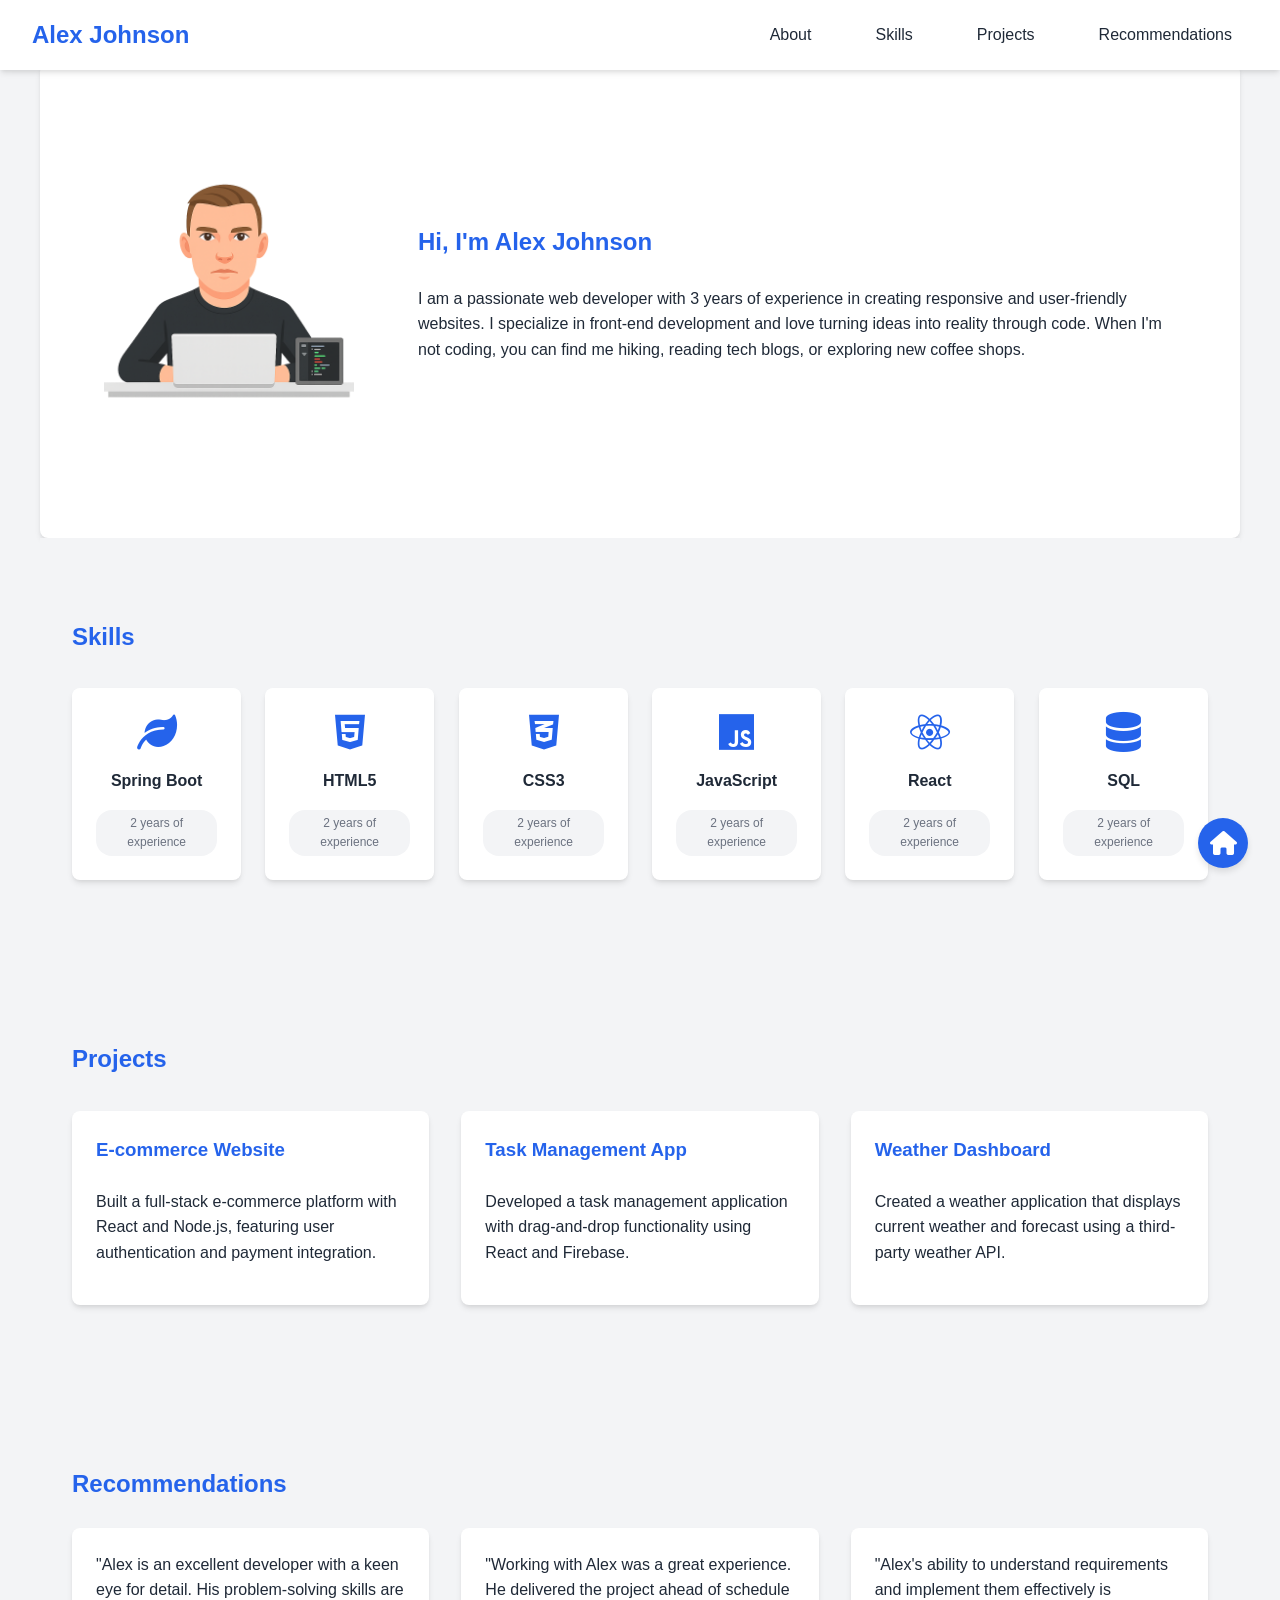
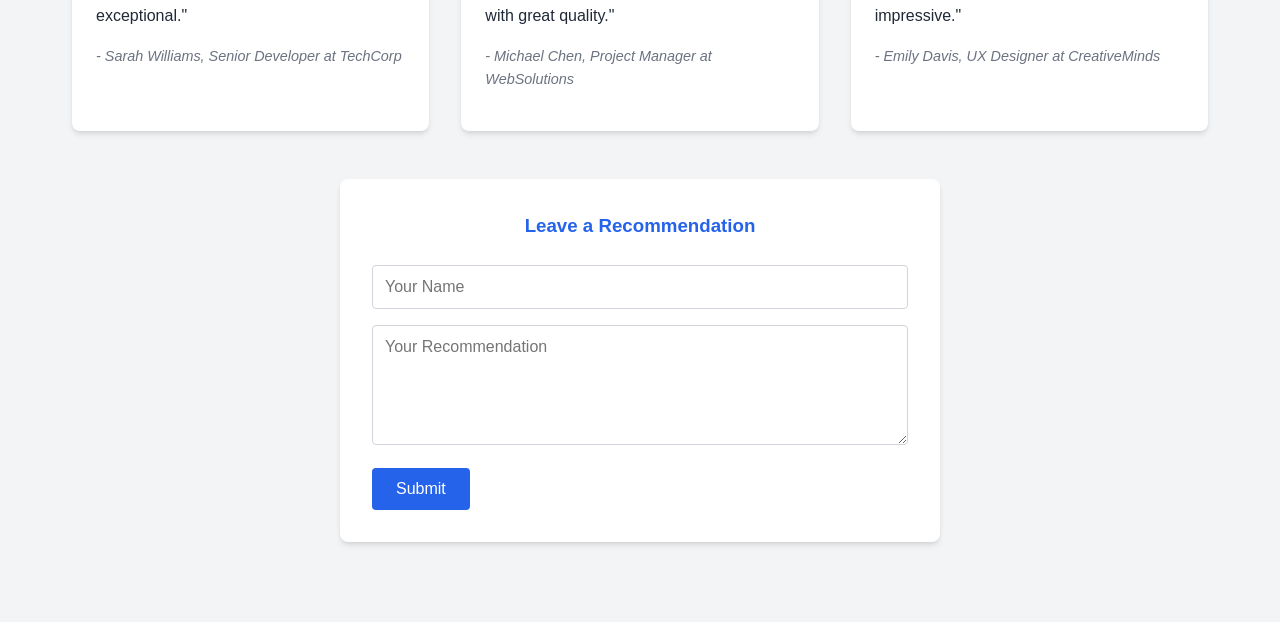
==== index.html @ 8c822b4a "original" ====
<!DOCTYPE html>
<html lang="en">
  <head>
    <meta charset="UTF-8" />
    <meta name="viewport" content="width=device-width, initial-scale=1.0" />
    <title>Alex Portfolio</title>
    <link
      rel="stylesheet"
      href="https://cdnjs.cloudflare.com/ajax/libs/font-awesome/6.0.0-beta3/css/all.min.css" />
    <link rel="stylesheet" href="styles.css" />
  </head>
  <body>
    <!-- Navigation -->
    <nav id="navbar">
      <div class="name">Alex Johnson</div>
      <ul>
        <li><a href="#about">About</a></li>
        <li><a href="#skills">Skills</a></li>
        <li><a href="#projects">Projects</a></li>
        <li><a href="#recommendations">Recommendations</a></li>
      </ul>
    </nav>

    <!-- About Section -->
    <section id="about" class="section">
      <div class="about-content">
        <img src="img/Aatar.png" alt="Alex Johnson" class="profile-img" />
        <div class="about-text">
          <h1>Hi, I'm Alex Johnson</h1>
          <p>
            I am a passionate web developer with 3 years of experience in creating responsive and
            user-friendly websites. I specialize in front-end development and love turning ideas
            into reality through code. When I'm not coding, you can find me hiking, reading tech
            blogs, or exploring new coffee shops.
          </p>
        </div>
      </div>
    </section>

    <!-- Skills Section -->
    <section id="skills" class="section">
      <h2>Skills</h2>
      <div class="skills-container">
        <div class="skill">
          <i class="fas fa-leaf"></i>
          <span class="skill-name">Spring Boot</span>
          <span class="experience">2 years of experience</span>
        </div>
        <div class="skill">
          <i class="fab fa-html5"></i>
          <span class="skill-name">HTML5</span>
          <span class="experience">2 years of experience</span>
        </div>
        <div class="skill">
          <i class="fab fa-css3-alt"></i>
          <span>CSS3</span>
          <span class="experience">2 years of experience</span>
        </div>
        <div class="skill">
          <i class="fab fa-js"></i>
          <span>JavaScript</span>
          <span class="experience">2 years of experience</span>
        </div>
        <div class="skill">
          <i class="fab fa-react"></i>
          <span>React</span>
          <span class="experience">2 years of experience</span>
        </div>
        <div class="skill">
          <i class="fas fa-database"></i>
          <span>SQL</span>
          <span class="experience">2 years of experience</span>
        </div>
      </div>
    </section>

    <!-- Projects Section -->
    <section id="projects" class="section">
      <h2>Projects</h2>
      <div class="projects-container">
        <div class="project">
          <h3>E-commerce Website</h3>
          <p>
            Built a full-stack e-commerce platform with React and Node.js, featuring user
            authentication and payment integration.
          </p>
        </div>
        <div class="project">
          <h3>Task Management App</h3>
          <p>
            Developed a task management application with drag-and-drop functionality using React and
            Firebase.
          </p>
        </div>
        <div class="project">
          <h3>Weather Dashboard</h3>
          <p>
            Created a weather application that displays current weather and forecast using a
            third-party weather API.
          </p>
        </div>
      </div>
    </section>

    <!-- Recommendations Section -->
    <section id="recommendations" class="section">
      <h2>Recommendations</h2>
      <div class="recommendations-container" id="recommendations-list">
        <div class="recommendation">
          <p>
            "Alex is an excellent developer with a keen eye for detail. His problem-solving skills
            are exceptional."
          </p>
          <p class="recommender">- Sarah Williams, Senior Developer at TechCorp</p>
        </div>
        <div class="recommendation">
          <p>
            "Working with Alex was a great experience. He delivered the project ahead of schedule
            with great quality."
          </p>
          <p class="recommender">- Michael Chen, Project Manager at WebSolutions</p>
        </div>
        <div class="recommendation">
          <p>
            "Alex's ability to understand requirements and implement them effectively is
            impressive."
          </p>
          <p class="recommender">- Emily Davis, UX Designer at CreativeMinds</p>
        </div>
      </div>

      <!-- Recommendation Form -->
      <div class="recommendation-form">
        <h3>Leave a Recommendation</h3>
        <form id="recommendation-form">
          <input type="text" id="name" placeholder="Your Name" required />
          <textarea id="message" placeholder="Your Recommendation" required></textarea>
          <button type="submit">Submit</button>
        </form>
      </div>
    </section>

    <!-- Home Icon -->
    <a href="#" class="home-icon" id="home-icon">
      <i class="fas fa-home"></i>
    </a>

    <script src="script.js"></script>
  </body>
</html>
---- styles.css ----
/* Global Styles */
:root {
  --primary-color: #2563eb;
  --secondary-color: #1e40af;
  --text-color: #1f2937;
  --light-gray: #f3f4f6;
  --white: #ffffff;
  --shadow: 0 4px 6px -1px rgba(0, 0, 0, 0.1), 0 2px 4px -1px rgba(0, 0, 0, 0.06);
}

* {
  margin: 0;
  padding: 0;
  box-sizing: border-box;
  font-family: "Segoe UI", Tahoma, Geneva, Verdana, sans-serif;
}

body {
  line-height: 1.6;
  color: var(--text-color);
  background-color: var(--light-gray);
}

a {
  text-decoration: none;
  color: inherit;
}

.section {
  padding: 5rem 2rem;
  max-width: 1200px;
  margin: 0 auto;
}

h1,
h2,
h3 {
  margin-bottom: 1.5rem;
  color: var(--primary-color);
}

p {
  margin-bottom: 1rem;
}

/* Navigation */
#navbar {
  display: flex;
  justify-content: space-between;
  align-items: center;
  padding: 1rem 2rem;
  background-color: var(--white);
  box-shadow: var(--shadow);
  position: fixed;
  width: 100%;
  top: 0;
  z-index: 1000;
}

.name {
  font-size: 1.5rem;
  font-weight: bold;
  color: var(--primary-color);
}

#navbar ul {
  display: flex;
  list-style: none;
  gap: 2rem;
}

#navbar a {
  padding: 0.5rem 1rem;
  border-radius: 0.25rem;
  transition: all 0.3s ease;
  font-weight: 500;
}

#navbar a:hover {
  color: var(--primary-color);
  text-decoration: underline;
  text-underline-offset: 0.5rem;
}

/* About Section */
#about {
  margin-top: 4rem;
  background-color: var(--white);
  border-radius: 0.5rem;
  box-shadow: var(--shadow);
}

.about-content {
  display: flex;
  align-items: flex-start;
  gap: 2rem;
  flex-wrap: nowrap;
  align-items: center;
  padding: 2rem;
}

.profile-img {
  width: 250px;
  height: 250px;
  object-fit: cover;
  border: none;
  border-radius: 0;
  margin-right: 2rem;
}

.about-text {
  flex: 1;
  min-width: 300px;
}

/* Skills Section */
#skills {
  background-color: var(--light-gray);
}

.skills-container {
  display: grid;
  grid-template-columns: repeat(auto-fill, minmax(150px, 1fr));
  gap: 1.5rem;
  margin-top: 2rem;
}

/* Updated Skill Card */
.skill {
  background: var(--white);
  padding: 1.5rem;
  border-radius: 0.5rem;
  text-align: center;
  transition: all 0.3s ease;
  box-shadow: var(--shadow);
  transform: translateY(0);
  will-change: transform;
  display: block;
  height: 100%;
}

.skill:hover {
  transform: translateY(-10px);
  box-shadow: 0 10px 20px rgba(0, 0, 0, 0.1);
}

/* Icon styling */
.skill i {
  font-size: 2.5rem;
  color: var(--primary-color);
  margin-bottom: 1rem;
  display: block;
}

/* Skill name */
.skill span:first-of-type {
  display: block;
  font-weight: 600;
  margin-bottom: 0.5rem;
  color: var(--text-color);
}

/* Experience badge */
.skill .experience {
  display: inline-block;
  font-size: 0.75rem;
  color: #6b7280;
  background-color: #f3f4f6;
  padding: 0.25rem 0.75rem;
  border-radius: 1rem;
  margin-top: 0.5rem;
}

/* Projects Section */
.projects-container {
  display: grid;
  grid-template-columns: repeat(auto-fill, minmax(300px, 1fr));
  gap: 2rem;
  margin-top: 2rem;
}

.project {
  background: var(--white);
  padding: 1.5rem;
  border-radius: 0.5rem;
  box-shadow: var(--shadow);
  transition: transform 0.3s ease;
}

.project:hover {
  transform: translateY(-5px);
}

/* Recommendations Section */
#recommendations {
  background-color: var(--light-gray);
}

.recommendations-container {
  display: grid;
  grid-template-columns: repeat(auto-fill, minmax(300px, 1fr));
  gap: 2rem;
  margin-bottom: 3rem;
}

.recommendation {
  background: var(--white);
  padding: 1.5rem;
  border-radius: 0.5rem;
  box-shadow: var(--shadow);
  position: relative;
}

.recommender {
  font-style: italic;
  color: #6b7280;
  margin-top: 1rem;
  font-size: 0.9rem;
}

/* Recommendation Form */
.recommendation-form {
  max-width: 600px;
  margin: 0 auto;
  background: var(--white);
  padding: 2rem;
  border-radius: 0.5rem;
  box-shadow: var(--shadow);
}

.recommendation-form h3 {
  text-align: center;
}

.recommendation-form input,
.recommendation-form textarea {
  width: 100%;
  padding: 0.75rem;
  margin-bottom: 1rem;
  border: 1px solid #d1d5db;
  border-radius: 0.25rem;
  font-size: 1rem;
}

.recommendation-form textarea {
  min-height: 120px;
  resize: vertical;
}

.recommendation-form button {
  background-color: var(--primary-color);
  color: white;
  padding: 0.75rem 1.5rem;
  border: none;
  border-radius: 0.25rem;
  cursor: pointer;
  font-size: 1rem;
  transition: background-color 0.3s ease;
}

.recommendation-form button:hover {
  background-color: var(--secondary-color);
}

/* Home Icon */
.home-icon {
  position: fixed;
  bottom: 2rem;
  right: 2rem;
  background-color: var(--primary-color);
  color: white;
  width: 50px;
  height: 50px;
  border-radius: 50%;
  display: flex;
  align-items: center;
  justify-content: center;
  font-size: 1.5rem;
  box-shadow: 0 4px 6px rgba(0, 0, 0, 0.1);
  transition: all 0.3s ease;
  z-index: 1000;
}

.home-icon:hover {
  transform: translateY(-3px);
  box-shadow: 0 6px 8px rgba(0, 0, 0, 0.15);
  background-color: var(--secondary-color);
}

/* Responsive Design */
@media (max-width: 768px) {
  #navbar {
    flex-direction: column;
    padding: 1rem;
  }

  #navbar ul {
    margin-top: 1rem;
    flex-wrap: wrap;
    justify-content: center;
  }

  .about-content {
    flex-direction: column;
    text-align: center;
  }

  .profile-img {
    margin: 0 auto;
  }

  .skills-container,
  .projects-container,
  .recommendations-container {
    grid-template-columns: 1fr;
  }
}
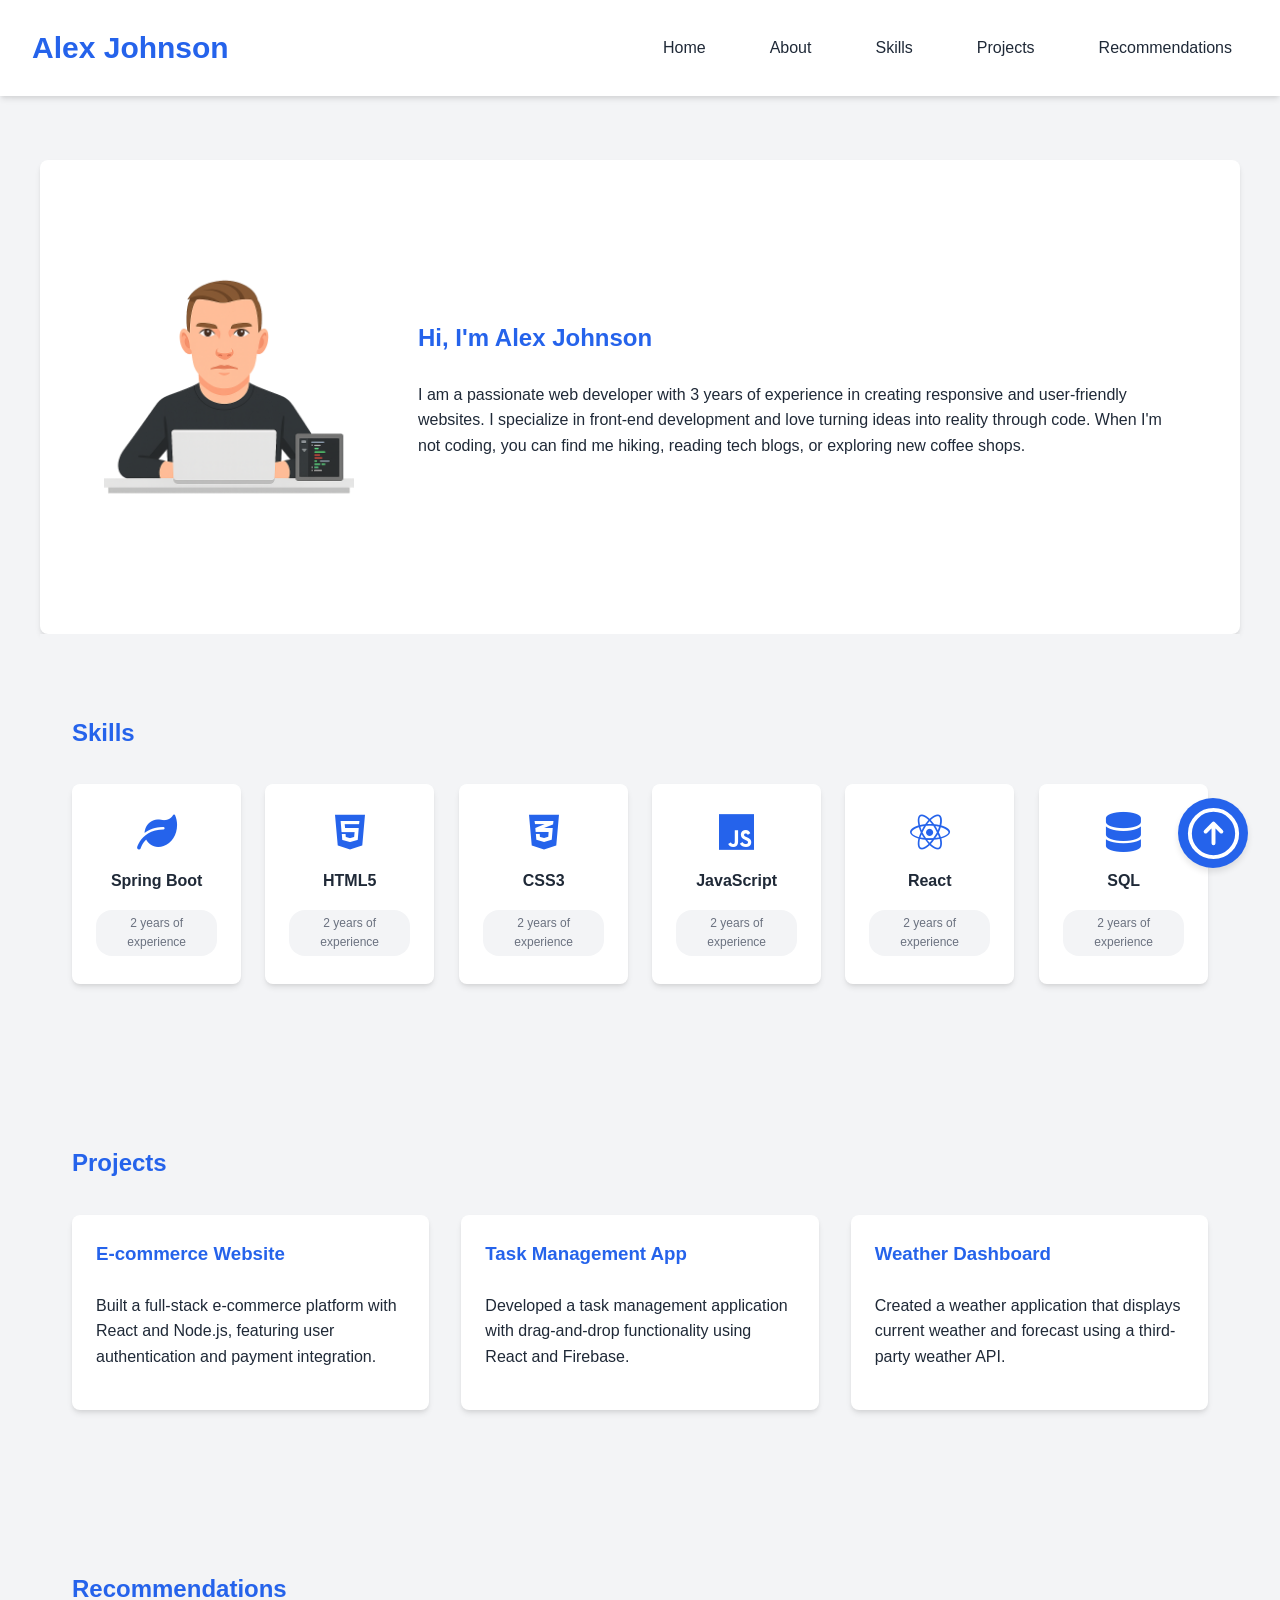
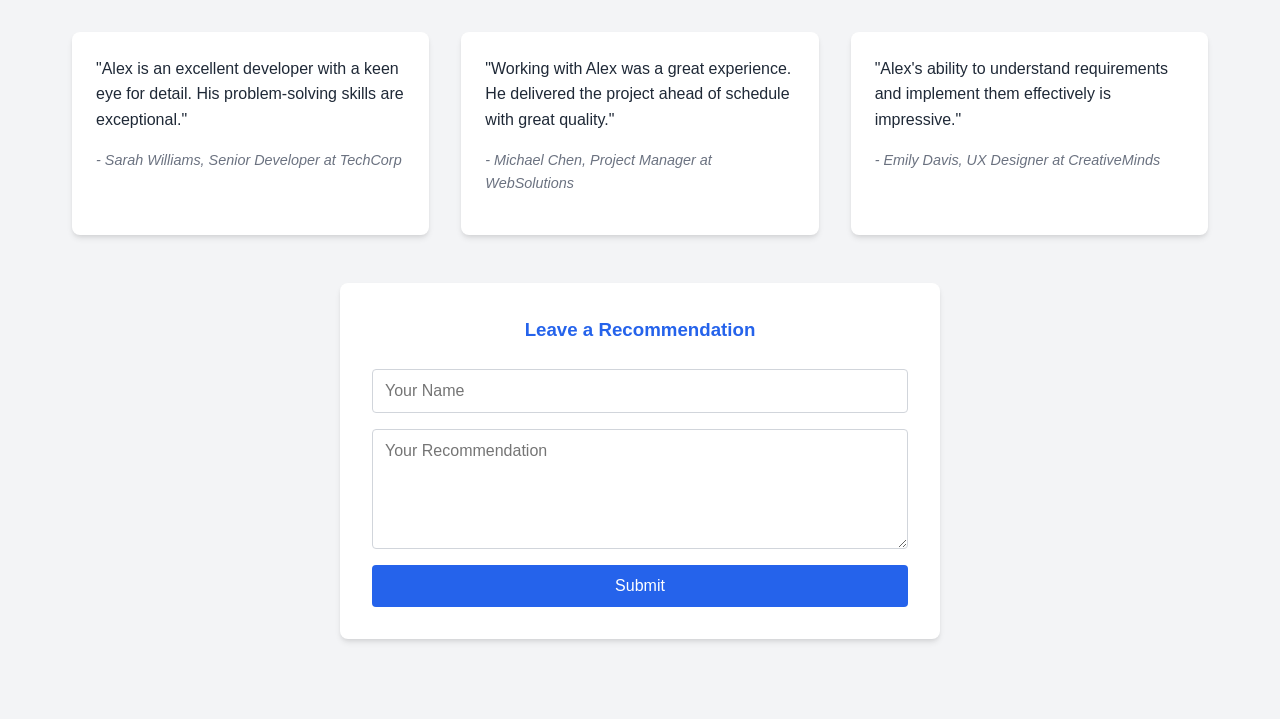
==== commit addb7526: "update" ====
--- a/index.html
+++ b/index.html
@@ -12,12 +12,13 @@
   <body>
     <!-- Navigation -->
     <nav id="navbar">
-      <div class="name">Alex Johnson</div>
+      <div class="profile_name">Alex Johnson</div>
       <ul>
-        <li><a href="#about">About</a></li>
-        <li><a href="#skills">Skills</a></li>
-        <li><a href="#projects">Projects</a></li>
-        <li><a href="#recommendations">Recommendations</a></li>
+        <li><a href="#home" class="topmenu">Home</a></li>
+        <li><a href="#about" class="topmenu">About</a></li>
+        <li><a href="#skills" class="topmenu">Skills</a></li>
+        <li><a href="#projects" class="topmenu">Projects</a></li>
+        <li><a href="#recommendations" class="topmenu">Recommendations</a></li>
       </ul>
     </nav>
 
@@ -132,17 +133,32 @@
       <!-- Recommendation Form -->
       <div class="recommendation-form">
         <h3>Leave a Recommendation</h3>
-        <form id="recommendation-form">
-          <input type="text" id="name" placeholder="Your Name" required />
-          <textarea id="message" placeholder="Your Recommendation" required></textarea>
-          <button type="submit">Submit</button>
-        </form>
+        <input type="text" id="name" placeholder="Your Name" required />
+        <textarea id="message" placeholder="Your Recommendation" required></textarea>
+        <button type="button" id="recommend_btn" onclick="addRecommendation()">Submit</button>
       </div>
     </section>
 
+    <!-- Popup -->
+    <div id="popup" class="popup">
+      <p>Thank you for your recommendation!</p>
+      <button id="popup-btn" class="popup-btn">OK</button>
+    </div>
+
     <!-- Home Icon -->
-    <a href="#" class="home-icon" id="home-icon">
-      <i class="fas fa-home"></i>
+    <a href="#navbar" class="home-icon">
+      <svg
+        xmlns="http://www.w3.org/2000/svg"
+        fill="none"
+        viewBox="0 0 24 24"
+        stroke-width="1.5"
+        stroke="white"
+        width="63px">
+        <path
+          stroke-linecap="round"
+          stroke-linejoin="round"
+          d="M15 11.25l-3-3m0 0l-3 3m3-3v7.5M21 12a9 9 0 11-18 0 9 9 0 0118 0z" />
+      </svg>
     </a>
 
     <script src="script.js"></script>
--- a/styles.css
+++ b/styles.css
@@ -43,6 +43,13 @@
   margin-bottom: 1rem;
 }
 
+.profile_name {
+  font-size: 30px;
+  color: var(--primary-color);
+  font-weight: bold;
+  padding: 0.5rem 0;
+}
+
 /* Navigation */
 #navbar {
   display: flex;
@@ -51,10 +58,10 @@
   padding: 1rem 2rem;
   background-color: var(--white);
   box-shadow: var(--shadow);
-  position: fixed;
-  width: 100%;
+  position: sticky;
   top: 0;
   z-index: 1000;
+  width: 100%;
 }
 
 .name {
@@ -67,6 +74,21 @@
   display: flex;
   list-style: none;
   gap: 2rem;
+}
+
+.topmenu {
+  padding: 0.5rem 1rem;
+  border-radius: 0.25rem;
+  transition: all 0.3s ease;
+  font-weight: 500;
+  color: var(--text-color);
+}
+
+.topmenu:hover {
+  color: white;
+  background-color: var(--primary-color);
+  font-weight: bolder;
+  text-decoration: underline;
 }
 
 #navbar a {
@@ -123,6 +145,7 @@
   grid-template-columns: repeat(auto-fill, minmax(150px, 1fr));
   gap: 1.5rem;
   margin-top: 2rem;
+  align-items: start;
 }
 
 /* Updated Skill Card */
@@ -135,13 +158,17 @@
   box-shadow: var(--shadow);
   transform: translateY(0);
   will-change: transform;
-  display: block;
-  height: 100%;
+  display: flex;
+  flex-direction: column;
+  align-items: center;
+  justify-content: center;
+  min-height: 200px;
 }
 
 .skill:hover {
-  transform: translateY(-10px);
-  box-shadow: 0 10px 20px rgba(0, 0, 0, 0.1);
+  transform: translateY(-10px) !important;
+  box-shadow: 0 10px 20px rgba(0, 0, 0, 0.1) !important;
+  cursor: pointer;
 }
 
 /* Icon styling */
@@ -240,6 +267,7 @@
   border: 1px solid #d1d5db;
   border-radius: 0.25rem;
   font-size: 1rem;
+  display: block;
 }
 
 .recommendation-form textarea {
@@ -247,7 +275,7 @@
   resize: vertical;
 }
 
-.recommendation-form button {
+#recommend_btn {
   background-color: var(--primary-color);
   color: white;
   padding: 0.75rem 1.5rem;
@@ -256,9 +284,10 @@
   cursor: pointer;
   font-size: 1rem;
   transition: background-color 0.3s ease;
-}
-
-.recommendation-form button:hover {
+  width: 100%;
+}
+
+#recommend_btn:hover {
   background-color: var(--secondary-color);
 }
 
@@ -268,17 +297,62 @@
   bottom: 2rem;
   right: 2rem;
   background-color: var(--primary-color);
-  color: white;
-  width: 50px;
-  height: 50px;
+  width: 70px;
+  height: 70px;
   border-radius: 50%;
   display: flex;
   align-items: center;
   justify-content: center;
-  font-size: 1.5rem;
   box-shadow: 0 4px 6px rgba(0, 0, 0, 0.1);
   transition: all 0.3s ease;
   z-index: 1000;
+}
+
+.home-icon:hover {
+  background-color: var(--secondary-color);
+  transform: translateY(-3px);
+}
+
+/* Popup */
+.popup {
+  display: none;
+  position: fixed;
+  top: 50%;
+  left: 50%;
+  transform: translate(-50%, -50%);
+  background-color: var(--white);
+  padding: 2rem;
+  border-radius: 0.5rem;
+  box-shadow: 0 10px 30px rgba(0, 0, 0, 0.3);
+  z-index: 2000;
+  text-align: center;
+  min-width: 300px;
+  border: 2px solid var(--primary-color);
+}
+
+.popup.show {
+  display: block;
+}
+
+.popup p {
+  font-size: 1.1rem;
+  color: var(--text-color);
+  margin: 0 0 1rem 0;
+}
+
+.popup-btn {
+  background-color: var(--primary-color);
+  color: white;
+  padding: 0.75rem 1.5rem;
+  border: none;
+  border-radius: 0.25rem;
+  cursor: pointer;
+  font-size: 1rem;
+  transition: background-color 0.3s ease;
+}
+
+.popup-btn:hover {
+  background-color: var(--secondary-color);
 }
 
 .home-icon:hover {
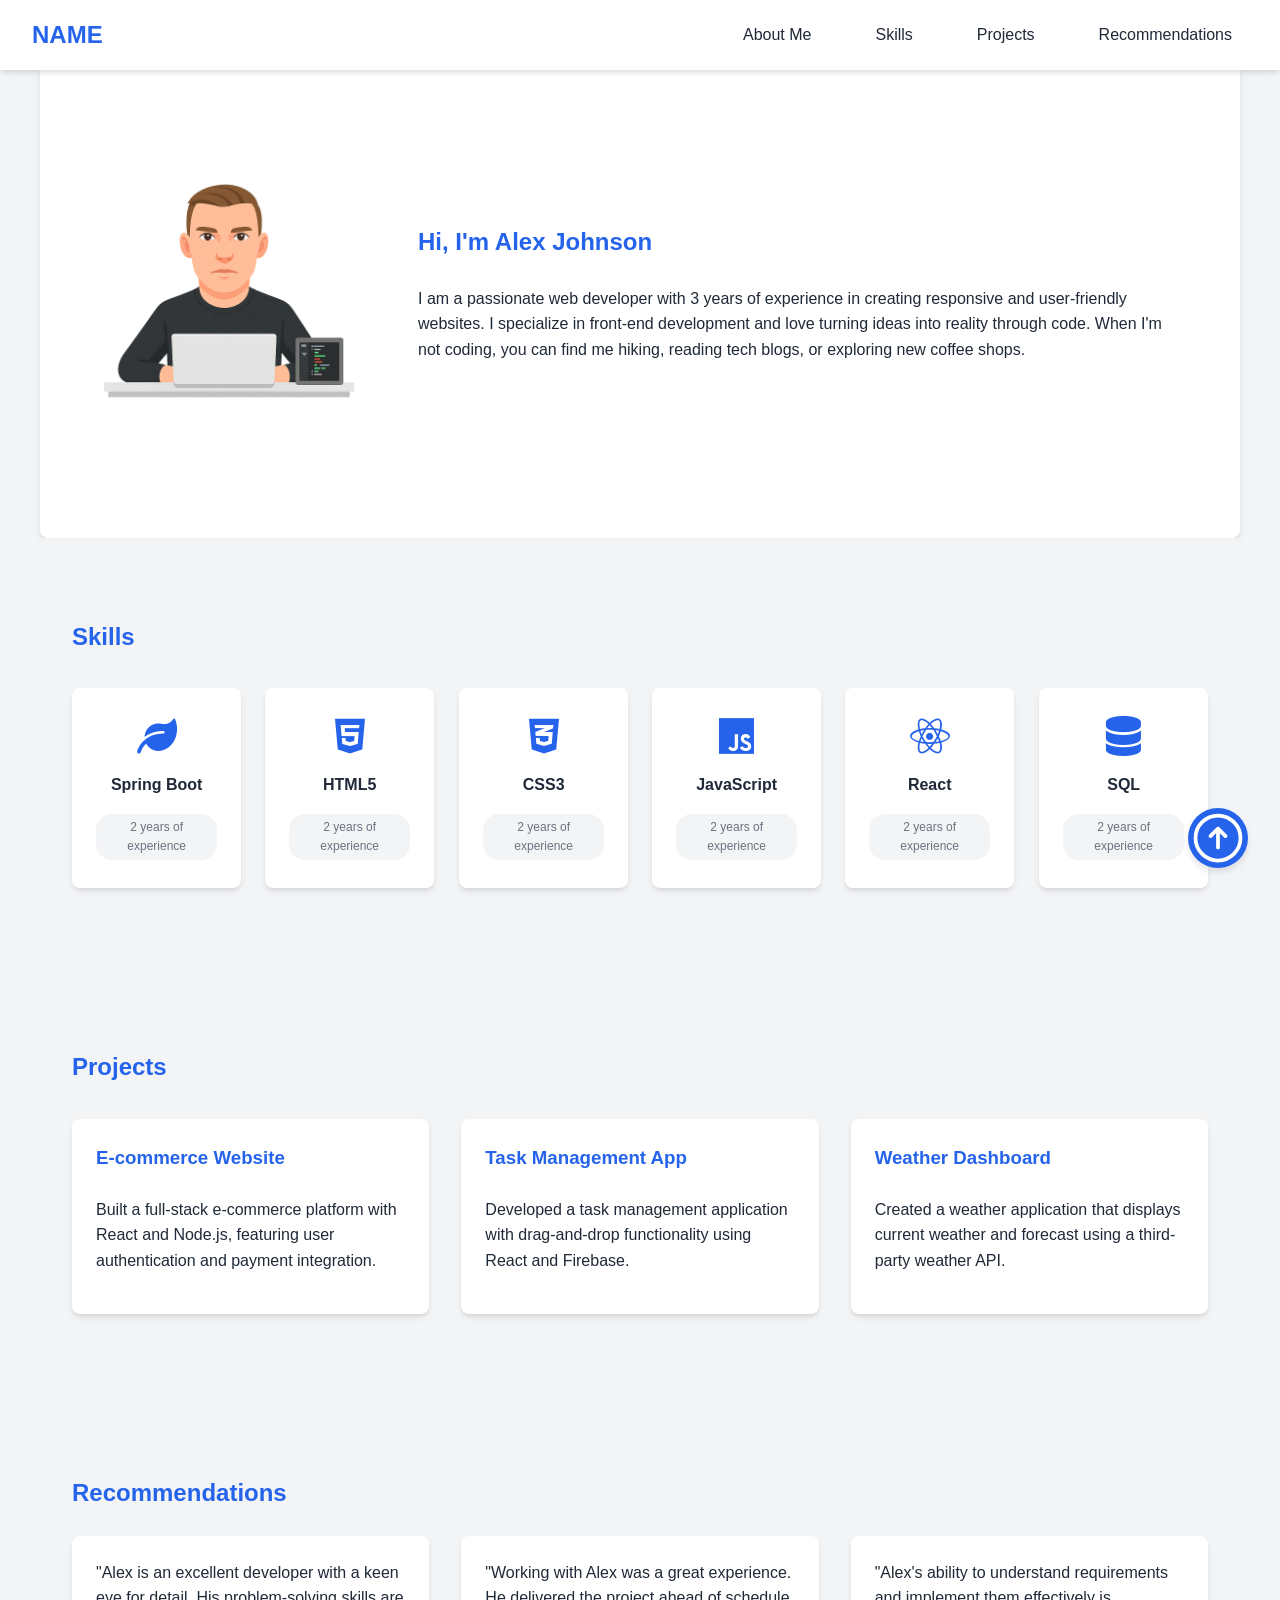
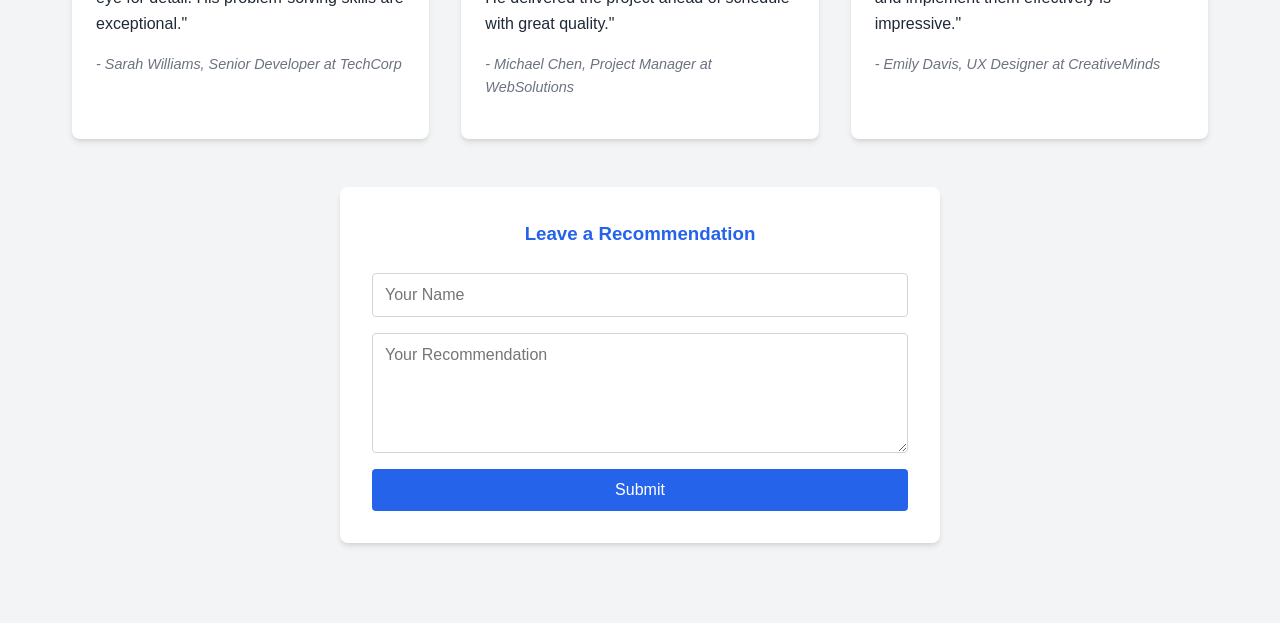
==== commit b8f7d98e: "update" ====
--- a/index.html
+++ b/index.html
@@ -12,13 +12,12 @@
   <body>
     <!-- Navigation -->
     <nav id="navbar">
-      <div class="profile_name">Alex Johnson</div>
+      <div class="name">NAME</div>
       <ul>
-        <li><a href="#home" class="topmenu">Home</a></li>
-        <li><a href="#about" class="topmenu">About</a></li>
-        <li><a href="#skills" class="topmenu">Skills</a></li>
-        <li><a href="#projects" class="topmenu">Projects</a></li>
-        <li><a href="#recommendations" class="topmenu">Recommendations</a></li>
+        <li><a href="#about">About Me</a></li>
+        <li><a href="#skills">Skills</a></li>
+        <li><a href="#projects">Projects</a></li>
+        <li><a href="#recommendations">Recommendations</a></li>
       </ul>
     </nav>
 
--- a/styles.css
+++ b/styles.css
@@ -43,13 +43,6 @@
   margin-bottom: 1rem;
 }
 
-.profile_name {
-  font-size: 30px;
-  color: var(--primary-color);
-  font-weight: bold;
-  padding: 0.5rem 0;
-}
-
 /* Navigation */
 #navbar {
   display: flex;
@@ -58,10 +51,10 @@
   padding: 1rem 2rem;
   background-color: var(--white);
   box-shadow: var(--shadow);
-  position: sticky;
+  position: fixed;
+  width: 100%;
   top: 0;
   z-index: 1000;
-  width: 100%;
 }
 
 .name {
@@ -74,21 +67,6 @@
   display: flex;
   list-style: none;
   gap: 2rem;
-}
-
-.topmenu {
-  padding: 0.5rem 1rem;
-  border-radius: 0.25rem;
-  transition: all 0.3s ease;
-  font-weight: 500;
-  color: var(--text-color);
-}
-
-.topmenu:hover {
-  color: white;
-  background-color: var(--primary-color);
-  font-weight: bolder;
-  text-decoration: underline;
 }
 
 #navbar a {
@@ -297,8 +275,8 @@
   bottom: 2rem;
   right: 2rem;
   background-color: var(--primary-color);
-  width: 70px;
-  height: 70px;
+  width: 60px;
+  height: 60px;
   border-radius: 50%;
   display: flex;
   align-items: center;
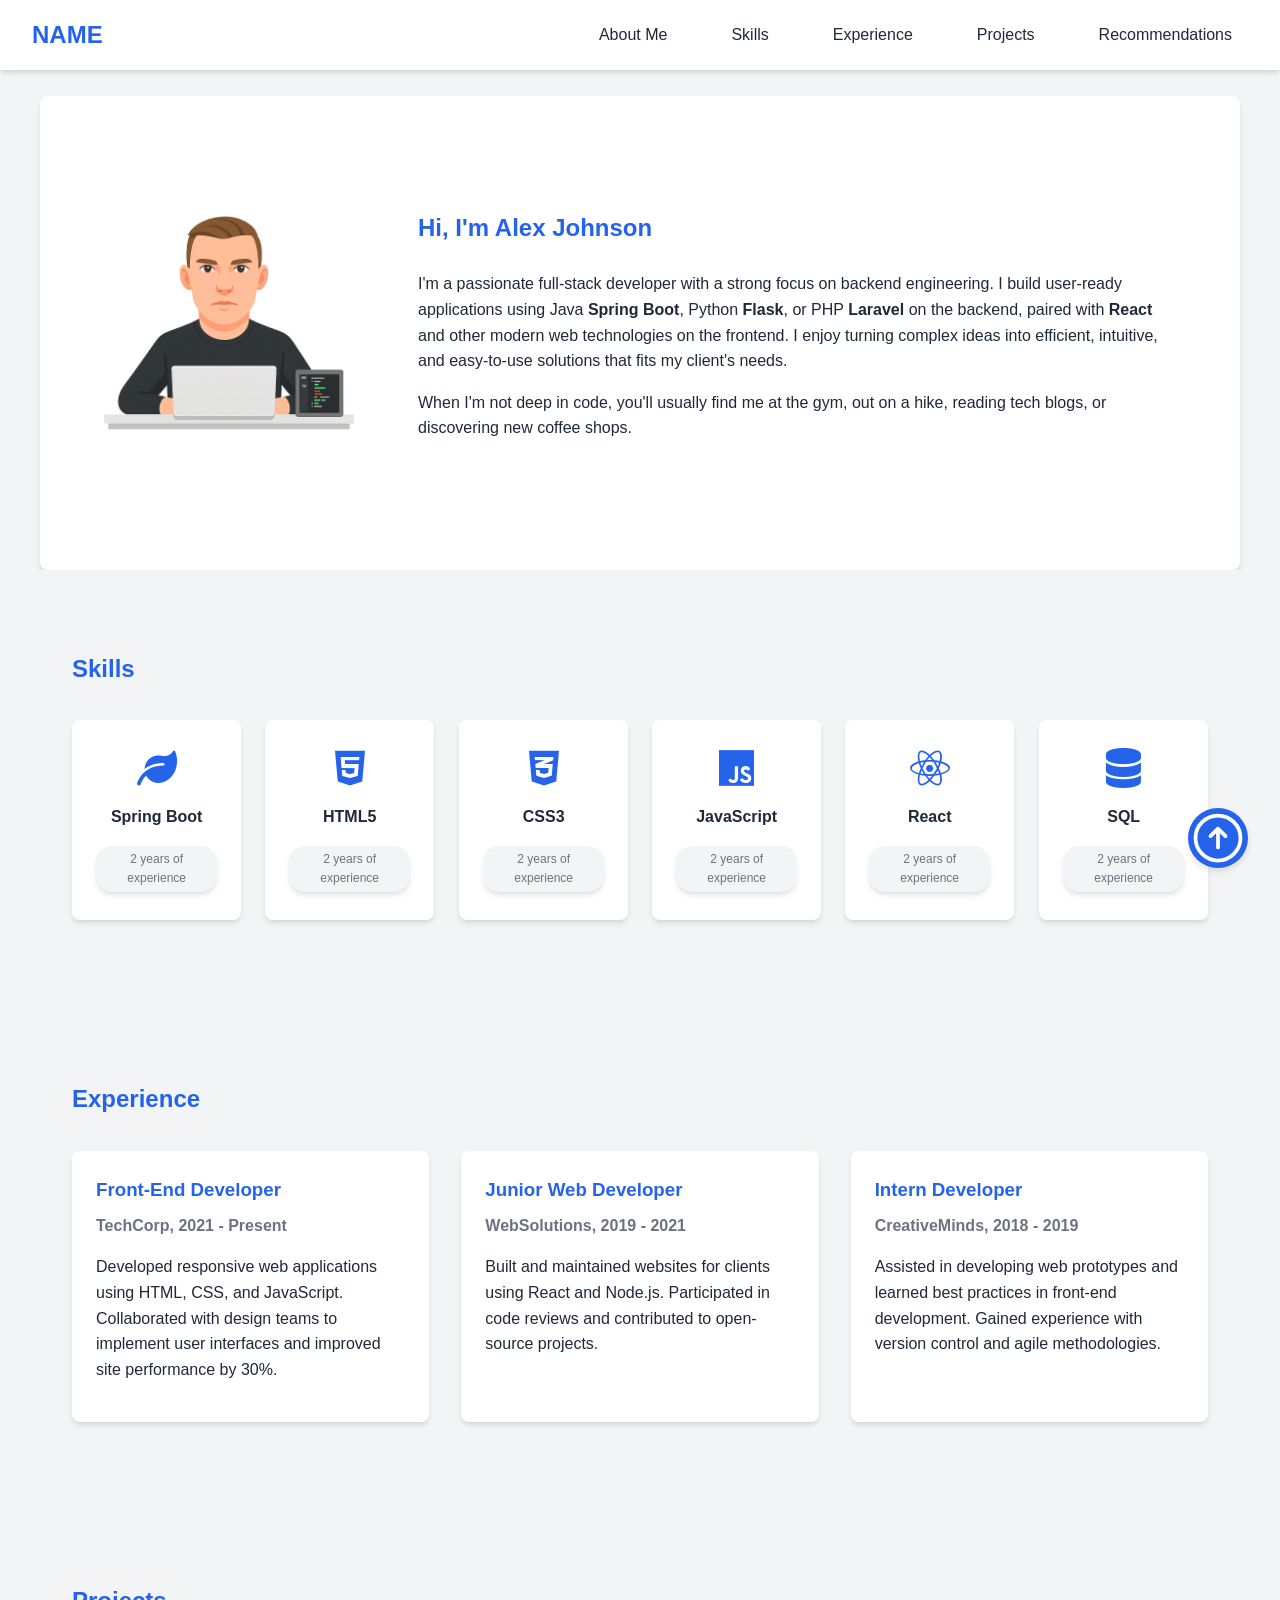
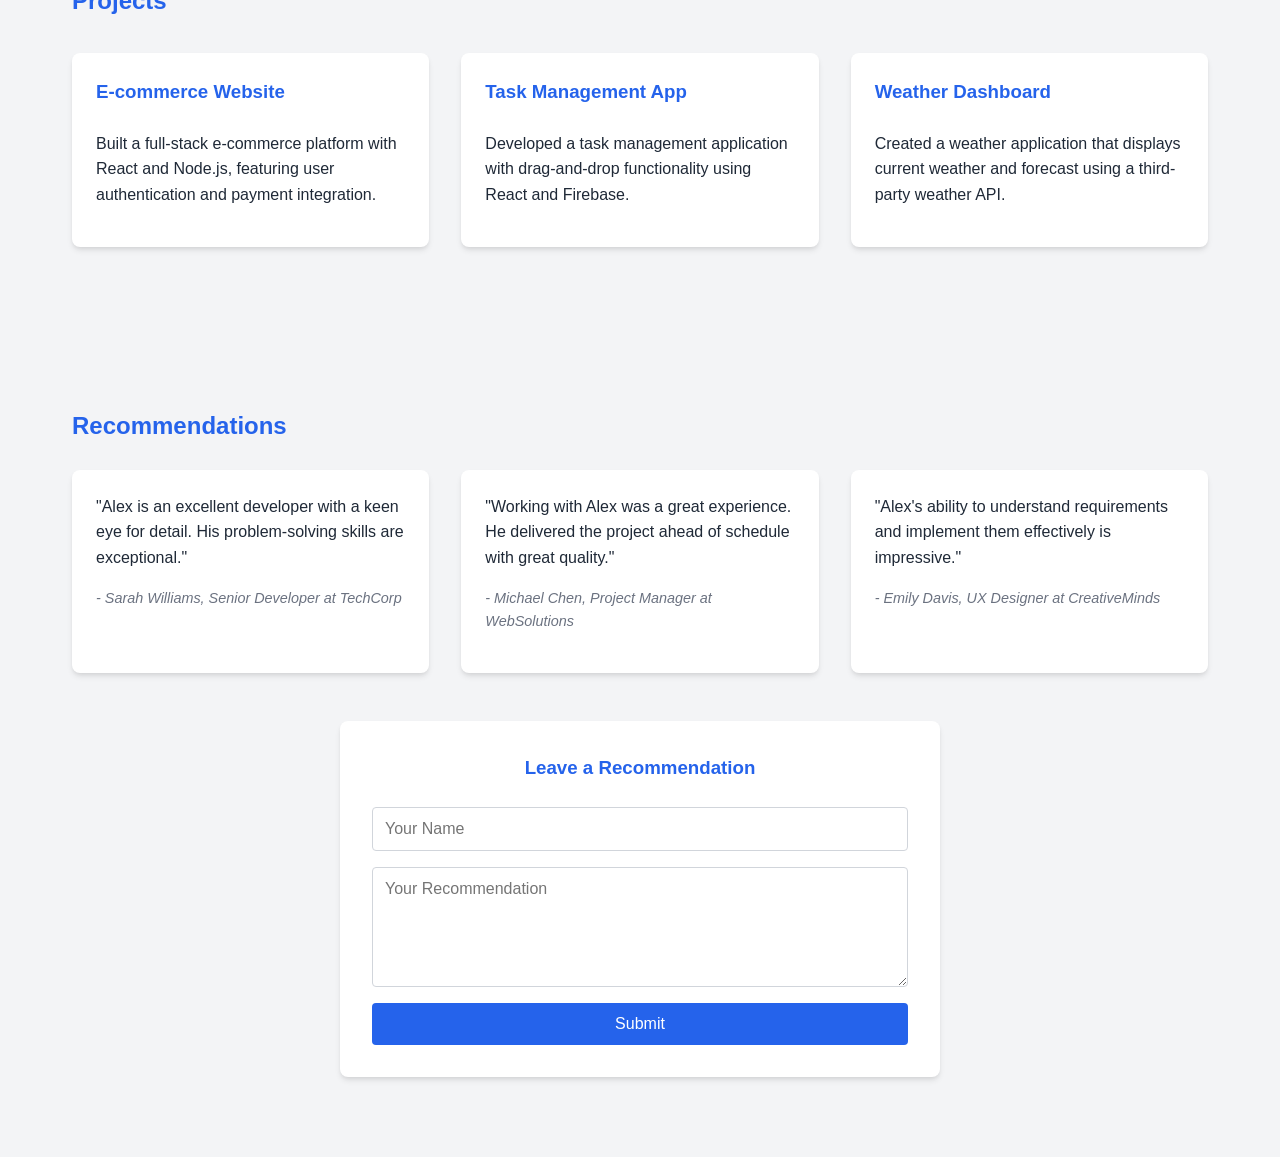
==== commit 35efd894: "Changed the about Added Fr version added Expiriance" ====
--- a/index.html
+++ b/index.html
@@ -1,165 +1,197 @@
 <!DOCTYPE html>
 <html lang="en">
-  <head>
-    <meta charset="UTF-8" />
-    <meta name="viewport" content="width=device-width, initial-scale=1.0" />
-    <title>Alex Portfolio</title>
-    <link
-      rel="stylesheet"
-      href="https://cdnjs.cloudflare.com/ajax/libs/font-awesome/6.0.0-beta3/css/all.min.css" />
-    <link rel="stylesheet" href="styles.css" />
-  </head>
-  <body>
-    <!-- Navigation -->
-    <nav id="navbar">
-      <div class="name">NAME</div>
-      <ul>
-        <li><a href="#about">About Me</a></li>
-        <li><a href="#skills">Skills</a></li>
-        <li><a href="#projects">Projects</a></li>
-        <li><a href="#recommendations">Recommendations</a></li>
-      </ul>
-    </nav>
 
-    <!-- About Section -->
-    <section id="about" class="section">
-      <div class="about-content">
-        <img src="img/Aatar.png" alt="Alex Johnson" class="profile-img" />
-        <div class="about-text">
-          <h1>Hi, I'm Alex Johnson</h1>
-          <p>
-            I am a passionate web developer with 3 years of experience in creating responsive and
-            user-friendly websites. I specialize in front-end development and love turning ideas
-            into reality through code. When I'm not coding, you can find me hiking, reading tech
-            blogs, or exploring new coffee shops.
-          </p>
-        </div>
+<head>
+  <meta charset="UTF-8" />
+  <meta name="viewport" content="width=device-width, initial-scale=1.0" />
+  <title>Alex Portfolio</title>
+  <link rel="stylesheet" href="https://cdnjs.cloudflare.com/ajax/libs/font-awesome/6.0.0-beta3/css/all.min.css" />
+  <link rel="stylesheet" href="styles.css" />
+</head>
+
+<body>
+  <!-- Navigation -->
+  <nav id="navbar">
+    <div class="name">NAME</div>
+    <ul>
+      <li><a href="#about">About Me</a></li>
+      <li><a href="#skills">Skills</a></li>
+      <li><a href="#experience">Experience</a></li>
+      <li><a href="#projects">Projects</a></li>
+      <li><a href="#recommendations">Recommendations</a></li>
+    </ul>
+  </nav>
+
+  <!-- About Section -->
+  <section id="about" class="section">
+    <div class="about-content">
+      <img src="img/Aatar.png" alt="Alex Johnson" class="profile-img" />
+      <div class="about-text">
+        <h1>Hi, I'm Alex Johnson</h1>
+        <p>
+          I'm a passionate full-stack developer with a strong focus on backend engineering.
+          I build user-ready applications using Java <b>Spring Boot</b>, Python <b>Flask</b>, or PHP <b>Laravel</b> on
+          the backend, paired
+          with <b>React</b> and other modern web technologies on the frontend.
+          I enjoy turning complex ideas into efficient, intuitive, and easy-to-use solutions that fits my client's
+          needs.
+        </p>
+        <p>
+          When I'm not deep in code, you'll usually find me at the gym, out on a hike, reading tech blogs, or
+          discovering new coffee shops.
+        </p>
       </div>
-    </section>
+    </div>
+  </section>
 
-    <!-- Skills Section -->
-    <section id="skills" class="section">
-      <h2>Skills</h2>
-      <div class="skills-container">
-        <div class="skill">
-          <i class="fas fa-leaf"></i>
-          <span class="skill-name">Spring Boot</span>
-          <span class="experience">2 years of experience</span>
-        </div>
-        <div class="skill">
-          <i class="fab fa-html5"></i>
-          <span class="skill-name">HTML5</span>
-          <span class="experience">2 years of experience</span>
-        </div>
-        <div class="skill">
-          <i class="fab fa-css3-alt"></i>
-          <span>CSS3</span>
-          <span class="experience">2 years of experience</span>
-        </div>
-        <div class="skill">
-          <i class="fab fa-js"></i>
-          <span>JavaScript</span>
-          <span class="experience">2 years of experience</span>
-        </div>
-        <div class="skill">
-          <i class="fab fa-react"></i>
-          <span>React</span>
-          <span class="experience">2 years of experience</span>
-        </div>
-        <div class="skill">
-          <i class="fas fa-database"></i>
-          <span>SQL</span>
-          <span class="experience">2 years of experience</span>
-        </div>
+  <!-- Skills Section -->
+  <section id="skills" class="section">
+    <h2>Skills</h2>
+    <div class="skills-container">
+      <div class="skill">
+        <i class="fas fa-leaf"></i>
+        <span class="skill-name">Spring Boot</span>
+        <span class="experience">2 years of experience</span>
       </div>
-    </section>
+      <div class="skill">
+        <i class="fab fa-html5"></i>
+        <span class="skill-name">HTML5</span>
+        <span class="experience">2 years of experience</span>
+      </div>
+      <div class="skill">
+        <i class="fab fa-css3-alt"></i>
+        <span>CSS3</span>
+        <span class="experience">2 years of experience</span>
+      </div>
+      <div class="skill">
+        <i class="fab fa-js"></i>
+        <span>JavaScript</span>
+        <span class="experience">2 years of experience</span>
+      </div>
+      <div class="skill">
+        <i class="fab fa-react"></i>
+        <span>React</span>
+        <span class="experience">2 years of experience</span>
+      </div>
+      <div class="skill">
+        <i class="fas fa-database"></i>
+        <span>SQL</span>
+        <span class="experience">2 years of experience</span>
+      </div>
+    </div>
+  </section>
 
-    <!-- Projects Section -->
-    <section id="projects" class="section">
-      <h2>Projects</h2>
-      <div class="projects-container">
-        <div class="project">
-          <h3>E-commerce Website</h3>
-          <p>
-            Built a full-stack e-commerce platform with React and Node.js, featuring user
-            authentication and payment integration.
-          </p>
-        </div>
-        <div class="project">
-          <h3>Task Management App</h3>
-          <p>
-            Developed a task management application with drag-and-drop functionality using React and
-            Firebase.
-          </p>
-        </div>
-        <div class="project">
-          <h3>Weather Dashboard</h3>
-          <p>
-            Created a weather application that displays current weather and forecast using a
-            third-party weather API.
-          </p>
-        </div>
+  <!-- Experience Section -->
+  <section id="experience" class="section">
+    <h2>Experience</h2>
+    <div class="experience-container">
+      <div class="experience">
+        <h3>Front-End Developer</h3>
+        <p>TechCorp, 2021 - Present</p>
+        <p>
+          Developed responsive web applications using HTML, CSS, and JavaScript. Collaborated with
+          design teams to implement user interfaces and improved site performance by 30%.
+        </p>
       </div>
-    </section>
+      <div class="experience">
+        <h3>Junior Web Developer</h3>
+        <p>WebSolutions, 2019 - 2021</p>
+        <p>
+          Built and maintained websites for clients using React and Node.js. Participated in code
+          reviews and contributed to open-source projects.
+        </p>
+      </div>
+      <div class="experience">
+        <h3>Intern Developer</h3>
+        <p>CreativeMinds, 2018 - 2019</p>
+        <p>
+          Assisted in developing web prototypes and learned best practices in front-end development.
+          Gained experience with version control and agile methodologies.
+        </p>
+      </div>
+    </div>
+  </section>
 
-    <!-- Recommendations Section -->
-    <section id="recommendations" class="section">
-      <h2>Recommendations</h2>
-      <div class="recommendations-container" id="recommendations-list">
-        <div class="recommendation">
-          <p>
-            "Alex is an excellent developer with a keen eye for detail. His problem-solving skills
-            are exceptional."
-          </p>
-          <p class="recommender">- Sarah Williams, Senior Developer at TechCorp</p>
-        </div>
-        <div class="recommendation">
-          <p>
-            "Working with Alex was a great experience. He delivered the project ahead of schedule
-            with great quality."
-          </p>
-          <p class="recommender">- Michael Chen, Project Manager at WebSolutions</p>
-        </div>
-        <div class="recommendation">
-          <p>
-            "Alex's ability to understand requirements and implement them effectively is
-            impressive."
-          </p>
-          <p class="recommender">- Emily Davis, UX Designer at CreativeMinds</p>
-        </div>
+  <!-- Projects Section -->
+  <section id="projects" class="section">
+    <h2>Projects</h2>
+    <div class="projects-container">
+      <div class="project">
+        <h3>E-commerce Website</h3>
+        <p>
+          Built a full-stack e-commerce platform with React and Node.js, featuring user
+          authentication and payment integration.
+        </p>
       </div>
+      <div class="project">
+        <h3>Task Management App</h3>
+        <p>
+          Developed a task management application with drag-and-drop functionality using React and
+          Firebase.
+        </p>
+      </div>
+      <div class="project">
+        <h3>Weather Dashboard</h3>
+        <p>
+          Created a weather application that displays current weather and forecast using a
+          third-party weather API.
+        </p>
+      </div>
+    </div>
+  </section>
 
-      <!-- Recommendation Form -->
-      <div class="recommendation-form">
-        <h3>Leave a Recommendation</h3>
-        <input type="text" id="name" placeholder="Your Name" required />
-        <textarea id="message" placeholder="Your Recommendation" required></textarea>
-        <button type="button" id="recommend_btn" onclick="addRecommendation()">Submit</button>
+  <!-- Recommendations Section -->
+  <section id="recommendations" class="section">
+    <h2>Recommendations</h2>
+    <div class="recommendations-container" id="recommendations-list">
+      <div class="recommendation">
+        <p>
+          "Alex is an excellent developer with a keen eye for detail. His problem-solving skills
+          are exceptional."
+        </p>
+        <p class="recommender">- Sarah Williams, Senior Developer at TechCorp</p>
       </div>
-    </section>
-
-    <!-- Popup -->
-    <div id="popup" class="popup">
-      <p>Thank you for your recommendation!</p>
-      <button id="popup-btn" class="popup-btn">OK</button>
+      <div class="recommendation">
+        <p>
+          "Working with Alex was a great experience. He delivered the project ahead of schedule
+          with great quality."
+        </p>
+        <p class="recommender">- Michael Chen, Project Manager at WebSolutions</p>
+      </div>
+      <div class="recommendation">
+        <p>
+          "Alex's ability to understand requirements and implement them effectively is
+          impressive."
+        </p>
+        <p class="recommender">- Emily Davis, UX Designer at CreativeMinds</p>
+      </div>
     </div>
 
-    <!-- Home Icon -->
-    <a href="#navbar" class="home-icon">
-      <svg
-        xmlns="http://www.w3.org/2000/svg"
-        fill="none"
-        viewBox="0 0 24 24"
-        stroke-width="1.5"
-        stroke="white"
-        width="63px">
-        <path
-          stroke-linecap="round"
-          stroke-linejoin="round"
-          d="M15 11.25l-3-3m0 0l-3 3m3-3v7.5M21 12a9 9 0 11-18 0 9 9 0 0118 0z" />
-      </svg>
-    </a>
+    <!-- Recommendation Form -->
+    <div class="recommendation-form">
+      <h3>Leave a Recommendation</h3>
+      <input type="text" id="name" placeholder="Your Name" required />
+      <textarea id="message" placeholder="Your Recommendation" required></textarea>
+      <button type="button" id="recommend_btn" onclick="addRecommendation()">Submit</button>
+    </div>
+  </section>
 
-    <script src="script.js"></script>
-  </body>
-</html>
+  <!-- Popup -->
+  <div id="popup" class="popup">
+    <p>Thank you for your recommendation!</p>
+    <button id="popup-btn" class="popup-btn">OK</button>
+  </div>
+
+  <!-- Home Icon -->
+  <a href="#navbar" class="home-icon">
+    <svg xmlns="http://www.w3.org/2000/svg" fill="none" viewBox="0 0 24 24" stroke-width="1.5" stroke="white"
+      width="63px">
+      <path stroke-linecap="round" stroke-linejoin="round"
+        d="M15 11.25l-3-3m0 0l-3 3m3-3v7.5M21 12a9 9 0 11-18 0 9 9 0 0118 0z" />
+    </svg>
+  </a>
+
+  <script src="script.js"></script>
+</body>
+
+</html>
--- a/styles.css
+++ b/styles.css
@@ -84,7 +84,7 @@
 
 /* About Section */
 #about {
-  margin-top: 4rem;
+  margin-top: 6em;
   background-color: var(--white);
   border-radius: 0.5rem;
   box-shadow: var(--shadow);
@@ -174,6 +174,37 @@
   padding: 0.25rem 0.75rem;
   border-radius: 1rem;
   margin-top: 0.5rem;
+}
+
+/* Experience Section */
+.experience-container {
+  display: grid;
+  grid-template-columns: repeat(auto-fill, minmax(300px, 1fr));
+  gap: 2rem;
+  margin-top: 2rem;
+}
+
+.experience {
+  background: var(--white);
+  padding: 1.5rem;
+  border-radius: 0.5rem;
+  box-shadow: var(--shadow);
+  transition: transform 0.3s ease;
+}
+
+.experience:hover {
+  transform: translateY(-5px);
+}
+
+.experience h3 {
+  margin-bottom: 0.5rem;
+  color: var(--primary-color);
+}
+
+.experience p:first-of-type {
+  font-weight: 600;
+  color: #6b7280;
+  margin-bottom: 1rem;
 }
 
 /* Projects Section */
@@ -362,6 +393,7 @@
   }
 
   .skills-container,
+  .experience-container,
   .projects-container,
   .recommendations-container {
     grid-template-columns: 1fr;
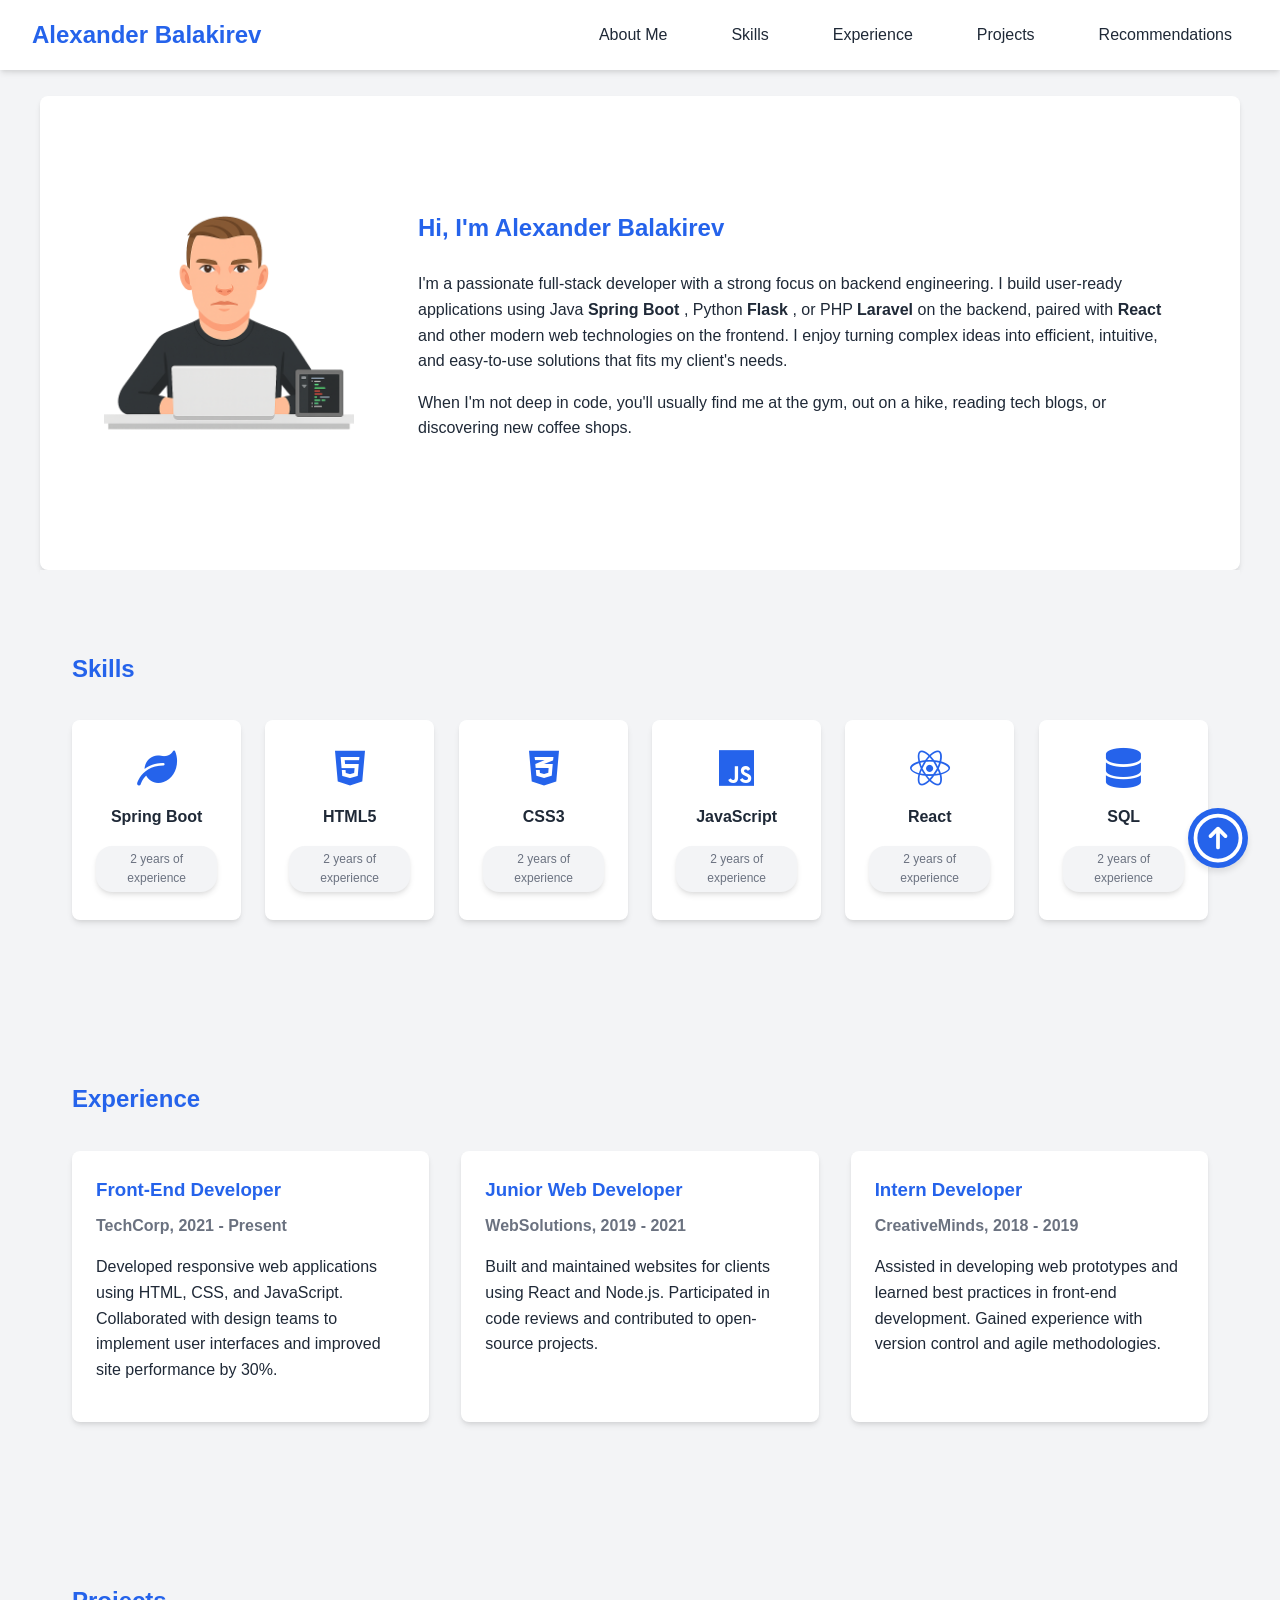
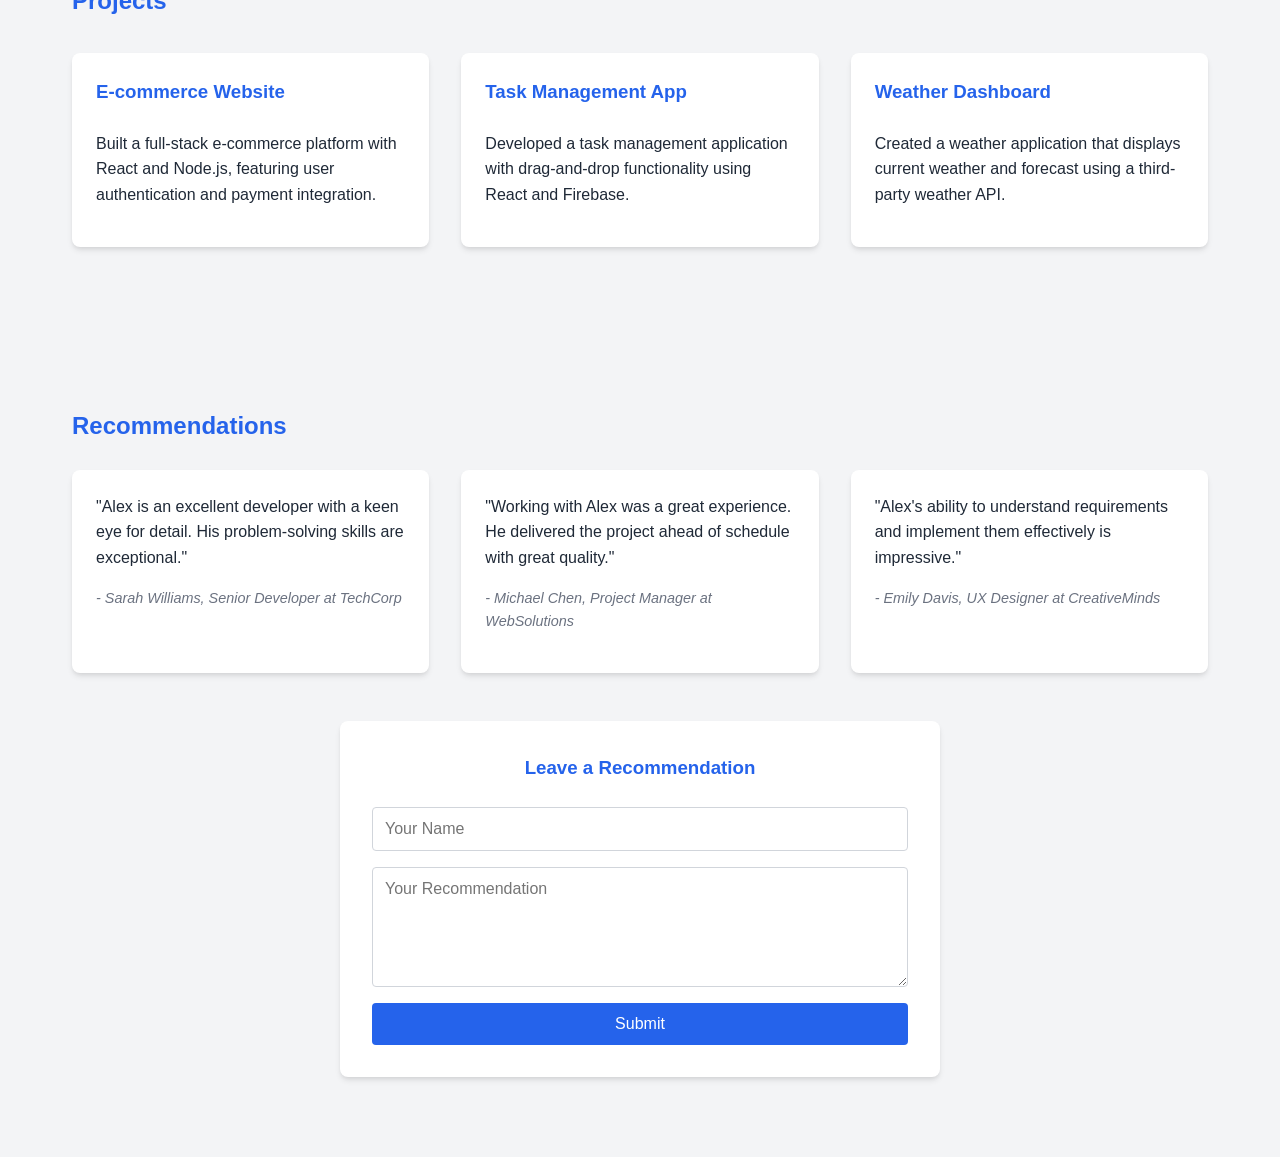
==== commit 9b8d4239: "Customized with my name  ENG" ====
--- a/index.html
+++ b/index.html
@@ -1,197 +1,209 @@
 <!DOCTYPE html>
 <html lang="en">
-
-<head>
-  <meta charset="UTF-8" />
-  <meta name="viewport" content="width=device-width, initial-scale=1.0" />
-  <title>Alex Portfolio</title>
-  <link rel="stylesheet" href="https://cdnjs.cloudflare.com/ajax/libs/font-awesome/6.0.0-beta3/css/all.min.css" />
-  <link rel="stylesheet" href="styles.css" />
-</head>
-
-<body>
-  <!-- Navigation -->
-  <nav id="navbar">
-    <div class="name">NAME</div>
-    <ul>
-      <li><a href="#about">About Me</a></li>
-      <li><a href="#skills">Skills</a></li>
-      <li><a href="#experience">Experience</a></li>
-      <li><a href="#projects">Projects</a></li>
-      <li><a href="#recommendations">Recommendations</a></li>
-    </ul>
-  </nav>
-
-  <!-- About Section -->
-  <section id="about" class="section">
-    <div class="about-content">
-      <img src="img/Aatar.png" alt="Alex Johnson" class="profile-img" />
-      <div class="about-text">
-        <h1>Hi, I'm Alex Johnson</h1>
-        <p>
-          I'm a passionate full-stack developer with a strong focus on backend engineering.
-          I build user-ready applications using Java <b>Spring Boot</b>, Python <b>Flask</b>, or PHP <b>Laravel</b> on
-          the backend, paired
-          with <b>React</b> and other modern web technologies on the frontend.
-          I enjoy turning complex ideas into efficient, intuitive, and easy-to-use solutions that fits my client's
-          needs.
-        </p>
-        <p>
-          When I'm not deep in code, you'll usually find me at the gym, out on a hike, reading tech blogs, or
-          discovering new coffee shops.
-        </p>
-      </div>
+  <head>
+    <meta charset="UTF-8" />
+    <meta name="viewport" content="width=device-width, initial-scale=1.0" />
+    <title>Alex Portfolio</title>
+    <link
+      rel="stylesheet"
+      href="https://cdnjs.cloudflare.com/ajax/libs/font-awesome/6.0.0-beta3/css/all.min.css" />
+    <link rel="stylesheet" href="styles.css" />
+  </head>
+
+  <body>
+    <!-- Navigation -->
+    <nav id="navbar">
+      <div class="name">Alexander Balakirev</div>
+      <ul>
+        <li><a href="#about">About Me</a></li>
+        <li><a href="#skills">Skills</a></li>
+        <li><a href="#experience">Experience</a></li>
+        <li><a href="#projects">Projects</a></li>
+        <li><a href="#recommendations">Recommendations</a></li>
+      </ul>
+    </nav>
+
+    <!-- About Section -->
+    <section id="about" class="section">
+      <div class="about-content">
+        <img src="img/Aatar.png" alt="Alex Johnson" class="profile-img" />
+        <div class="about-text">
+          <h1>Hi, I'm Alexander Balakirev</h1>
+          <p>
+            I'm a passionate full-stack developer with a strong focus on backend engineering. I
+            build user-ready applications using Java
+            <b>Spring Boot</b>
+            , Python
+            <b>Flask</b>
+            , or PHP
+            <b>Laravel</b>
+            on the backend, paired with
+            <b>React</b>
+            and other modern web technologies on the frontend. I enjoy turning complex ideas into
+            efficient, intuitive, and easy-to-use solutions that fits my client's needs.
+          </p>
+          <p>
+            When I'm not deep in code, you'll usually find me at the gym, out on a hike, reading
+            tech blogs, or discovering new coffee shops.
+          </p>
+        </div>
+      </div>
+    </section>
+
+    <!-- Skills Section -->
+    <section id="skills" class="section">
+      <h2>Skills</h2>
+      <div class="skills-container">
+        <div class="skill">
+          <i class="fas fa-leaf"></i>
+          <span class="skill-name">Spring Boot</span>
+          <span class="experience">2 years of experience</span>
+        </div>
+        <div class="skill">
+          <i class="fab fa-html5"></i>
+          <span class="skill-name">HTML5</span>
+          <span class="experience">2 years of experience</span>
+        </div>
+        <div class="skill">
+          <i class="fab fa-css3-alt"></i>
+          <span>CSS3</span>
+          <span class="experience">2 years of experience</span>
+        </div>
+        <div class="skill">
+          <i class="fab fa-js"></i>
+          <span>JavaScript</span>
+          <span class="experience">2 years of experience</span>
+        </div>
+        <div class="skill">
+          <i class="fab fa-react"></i>
+          <span>React</span>
+          <span class="experience">2 years of experience</span>
+        </div>
+        <div class="skill">
+          <i class="fas fa-database"></i>
+          <span>SQL</span>
+          <span class="experience">2 years of experience</span>
+        </div>
+      </div>
+    </section>
+
+    <!-- Experience Section -->
+    <section id="experience" class="section">
+      <h2>Experience</h2>
+      <div class="experience-container">
+        <div class="experience">
+          <h3>Front-End Developer</h3>
+          <p>TechCorp, 2021 - Present</p>
+          <p>
+            Developed responsive web applications using HTML, CSS, and JavaScript. Collaborated with
+            design teams to implement user interfaces and improved site performance by 30%.
+          </p>
+        </div>
+        <div class="experience">
+          <h3>Junior Web Developer</h3>
+          <p>WebSolutions, 2019 - 2021</p>
+          <p>
+            Built and maintained websites for clients using React and Node.js. Participated in code
+            reviews and contributed to open-source projects.
+          </p>
+        </div>
+        <div class="experience">
+          <h3>Intern Developer</h3>
+          <p>CreativeMinds, 2018 - 2019</p>
+          <p>
+            Assisted in developing web prototypes and learned best practices in front-end
+            development. Gained experience with version control and agile methodologies.
+          </p>
+        </div>
+      </div>
+    </section>
+
+    <!-- Projects Section -->
+    <section id="projects" class="section">
+      <h2>Projects</h2>
+      <div class="projects-container">
+        <div class="project">
+          <h3>E-commerce Website</h3>
+          <p>
+            Built a full-stack e-commerce platform with React and Node.js, featuring user
+            authentication and payment integration.
+          </p>
+        </div>
+        <div class="project">
+          <h3>Task Management App</h3>
+          <p>
+            Developed a task management application with drag-and-drop functionality using React and
+            Firebase.
+          </p>
+        </div>
+        <div class="project">
+          <h3>Weather Dashboard</h3>
+          <p>
+            Created a weather application that displays current weather and forecast using a
+            third-party weather API.
+          </p>
+        </div>
+      </div>
+    </section>
+
+    <!-- Recommendations Section -->
+    <section id="recommendations" class="section">
+      <h2>Recommendations</h2>
+      <div class="recommendations-container" id="recommendations-list">
+        <div class="recommendation">
+          <p>
+            "Alex is an excellent developer with a keen eye for detail. His problem-solving skills
+            are exceptional."
+          </p>
+          <p class="recommender">- Sarah Williams, Senior Developer at TechCorp</p>
+        </div>
+        <div class="recommendation">
+          <p>
+            "Working with Alex was a great experience. He delivered the project ahead of schedule
+            with great quality."
+          </p>
+          <p class="recommender">- Michael Chen, Project Manager at WebSolutions</p>
+        </div>
+        <div class="recommendation">
+          <p>
+            "Alex's ability to understand requirements and implement them effectively is
+            impressive."
+          </p>
+          <p class="recommender">- Emily Davis, UX Designer at CreativeMinds</p>
+        </div>
+      </div>
+
+      <!-- Recommendation Form -->
+      <div class="recommendation-form">
+        <h3>Leave a Recommendation</h3>
+        <input type="text" id="name" placeholder="Your Name" required />
+        <textarea id="message" placeholder="Your Recommendation" required></textarea>
+        <button type="button" id="recommend_btn" onclick="addRecommendation()">Submit</button>
+      </div>
+    </section>
+
+    <!-- Popup -->
+    <div id="popup" class="popup">
+      <p>Thank you for your recommendation!</p>
+      <button id="popup-btn" class="popup-btn">OK</button>
     </div>
-  </section>
-
-  <!-- Skills Section -->
-  <section id="skills" class="section">
-    <h2>Skills</h2>
-    <div class="skills-container">
-      <div class="skill">
-        <i class="fas fa-leaf"></i>
-        <span class="skill-name">Spring Boot</span>
-        <span class="experience">2 years of experience</span>
-      </div>
-      <div class="skill">
-        <i class="fab fa-html5"></i>
-        <span class="skill-name">HTML5</span>
-        <span class="experience">2 years of experience</span>
-      </div>
-      <div class="skill">
-        <i class="fab fa-css3-alt"></i>
-        <span>CSS3</span>
-        <span class="experience">2 years of experience</span>
-      </div>
-      <div class="skill">
-        <i class="fab fa-js"></i>
-        <span>JavaScript</span>
-        <span class="experience">2 years of experience</span>
-      </div>
-      <div class="skill">
-        <i class="fab fa-react"></i>
-        <span>React</span>
-        <span class="experience">2 years of experience</span>
-      </div>
-      <div class="skill">
-        <i class="fas fa-database"></i>
-        <span>SQL</span>
-        <span class="experience">2 years of experience</span>
-      </div>
-    </div>
-  </section>
-
-  <!-- Experience Section -->
-  <section id="experience" class="section">
-    <h2>Experience</h2>
-    <div class="experience-container">
-      <div class="experience">
-        <h3>Front-End Developer</h3>
-        <p>TechCorp, 2021 - Present</p>
-        <p>
-          Developed responsive web applications using HTML, CSS, and JavaScript. Collaborated with
-          design teams to implement user interfaces and improved site performance by 30%.
-        </p>
-      </div>
-      <div class="experience">
-        <h3>Junior Web Developer</h3>
-        <p>WebSolutions, 2019 - 2021</p>
-        <p>
-          Built and maintained websites for clients using React and Node.js. Participated in code
-          reviews and contributed to open-source projects.
-        </p>
-      </div>
-      <div class="experience">
-        <h3>Intern Developer</h3>
-        <p>CreativeMinds, 2018 - 2019</p>
-        <p>
-          Assisted in developing web prototypes and learned best practices in front-end development.
-          Gained experience with version control and agile methodologies.
-        </p>
-      </div>
-    </div>
-  </section>
-
-  <!-- Projects Section -->
-  <section id="projects" class="section">
-    <h2>Projects</h2>
-    <div class="projects-container">
-      <div class="project">
-        <h3>E-commerce Website</h3>
-        <p>
-          Built a full-stack e-commerce platform with React and Node.js, featuring user
-          authentication and payment integration.
-        </p>
-      </div>
-      <div class="project">
-        <h3>Task Management App</h3>
-        <p>
-          Developed a task management application with drag-and-drop functionality using React and
-          Firebase.
-        </p>
-      </div>
-      <div class="project">
-        <h3>Weather Dashboard</h3>
-        <p>
-          Created a weather application that displays current weather and forecast using a
-          third-party weather API.
-        </p>
-      </div>
-    </div>
-  </section>
-
-  <!-- Recommendations Section -->
-  <section id="recommendations" class="section">
-    <h2>Recommendations</h2>
-    <div class="recommendations-container" id="recommendations-list">
-      <div class="recommendation">
-        <p>
-          "Alex is an excellent developer with a keen eye for detail. His problem-solving skills
-          are exceptional."
-        </p>
-        <p class="recommender">- Sarah Williams, Senior Developer at TechCorp</p>
-      </div>
-      <div class="recommendation">
-        <p>
-          "Working with Alex was a great experience. He delivered the project ahead of schedule
-          with great quality."
-        </p>
-        <p class="recommender">- Michael Chen, Project Manager at WebSolutions</p>
-      </div>
-      <div class="recommendation">
-        <p>
-          "Alex's ability to understand requirements and implement them effectively is
-          impressive."
-        </p>
-        <p class="recommender">- Emily Davis, UX Designer at CreativeMinds</p>
-      </div>
-    </div>
-
-    <!-- Recommendation Form -->
-    <div class="recommendation-form">
-      <h3>Leave a Recommendation</h3>
-      <input type="text" id="name" placeholder="Your Name" required />
-      <textarea id="message" placeholder="Your Recommendation" required></textarea>
-      <button type="button" id="recommend_btn" onclick="addRecommendation()">Submit</button>
-    </div>
-  </section>
-
-  <!-- Popup -->
-  <div id="popup" class="popup">
-    <p>Thank you for your recommendation!</p>
-    <button id="popup-btn" class="popup-btn">OK</button>
-  </div>
-
-  <!-- Home Icon -->
-  <a href="#navbar" class="home-icon">
-    <svg xmlns="http://www.w3.org/2000/svg" fill="none" viewBox="0 0 24 24" stroke-width="1.5" stroke="white"
-      width="63px">
-      <path stroke-linecap="round" stroke-linejoin="round"
-        d="M15 11.25l-3-3m0 0l-3 3m3-3v7.5M21 12a9 9 0 11-18 0 9 9 0 0118 0z" />
-    </svg>
-  </a>
-
-  <script src="script.js"></script>
-</body>
-
-</html>+
+    <!-- Home Icon -->
+    <a href="#navbar" class="home-icon">
+      <svg
+        xmlns="http://www.w3.org/2000/svg"
+        fill="none"
+        viewBox="0 0 24 24"
+        stroke-width="1.5"
+        stroke="white"
+        width="63px">
+        <path
+          stroke-linecap="round"
+          stroke-linejoin="round"
+          d="M15 11.25l-3-3m0 0l-3 3m3-3v7.5M21 12a9 9 0 11-18 0 9 9 0 0118 0z" />
+      </svg>
+    </a>
+
+    <script src="script.js"></script>
+  </body>
+</html>
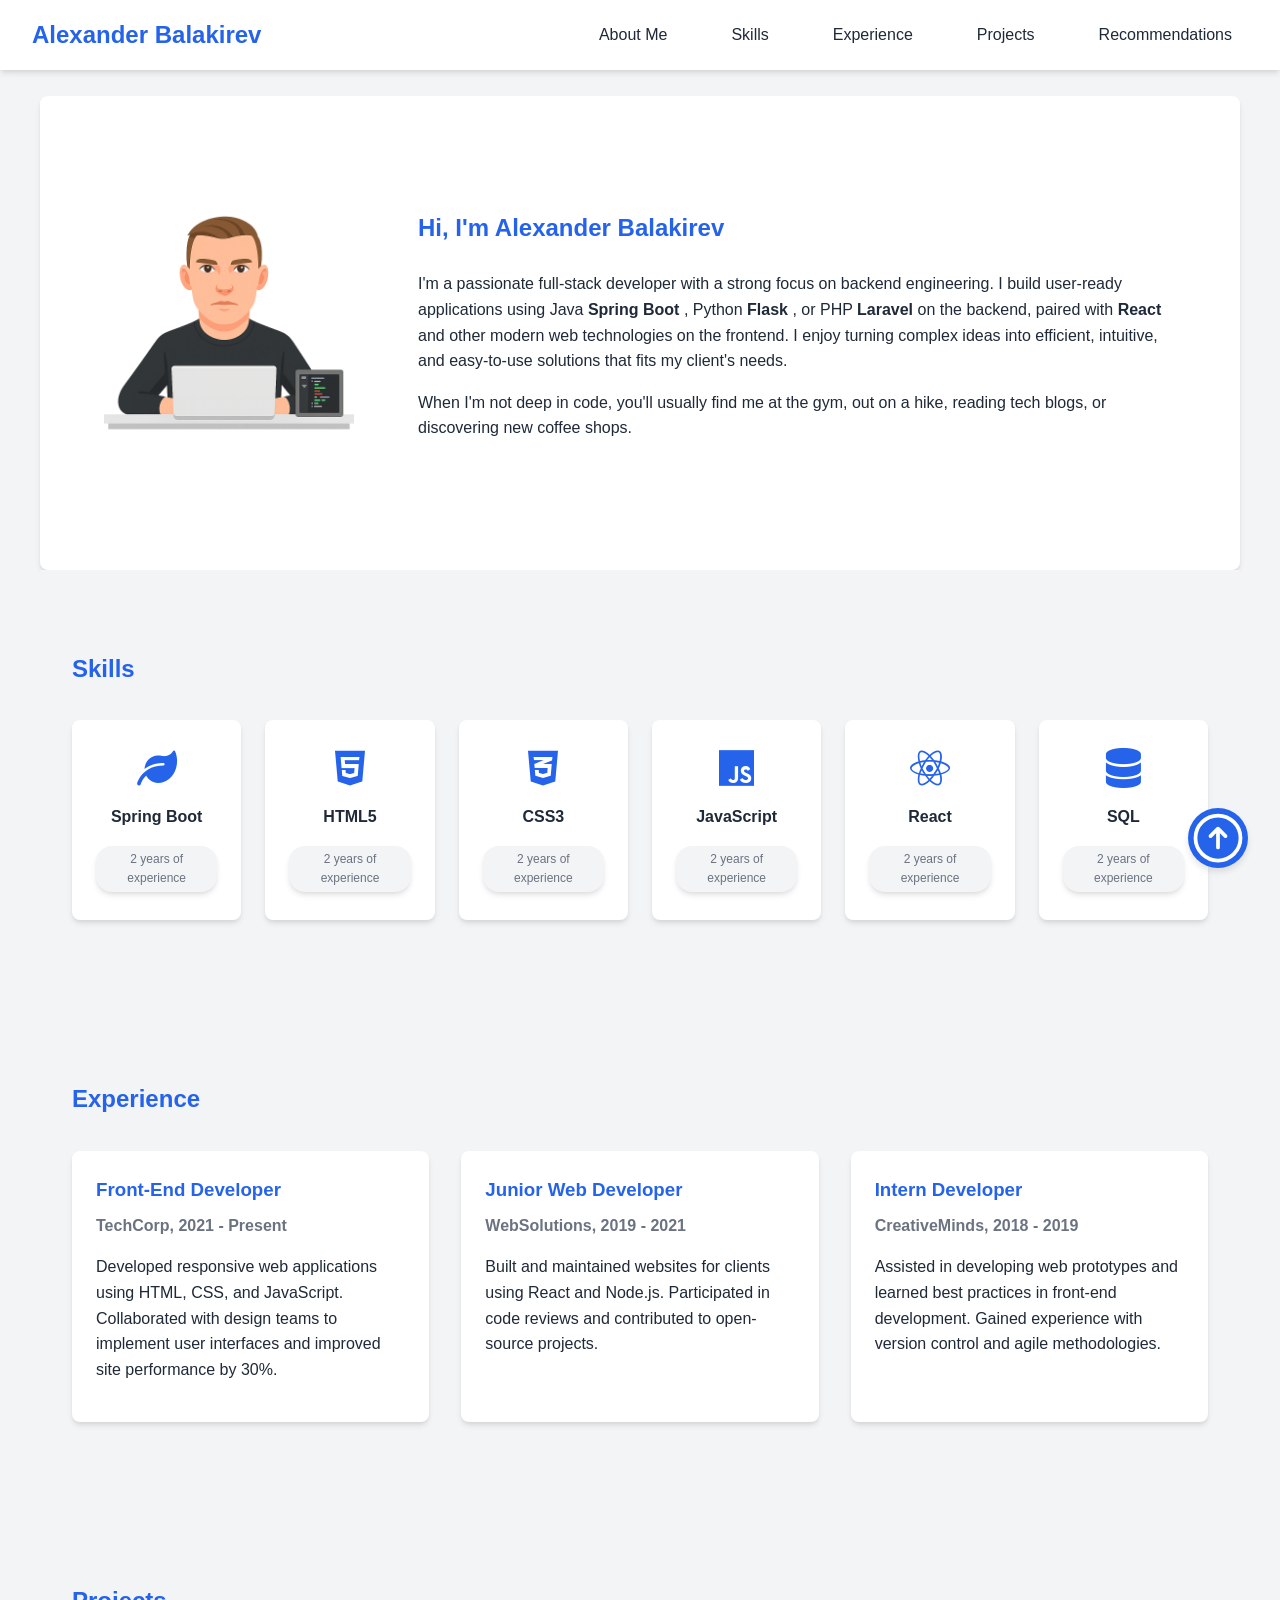
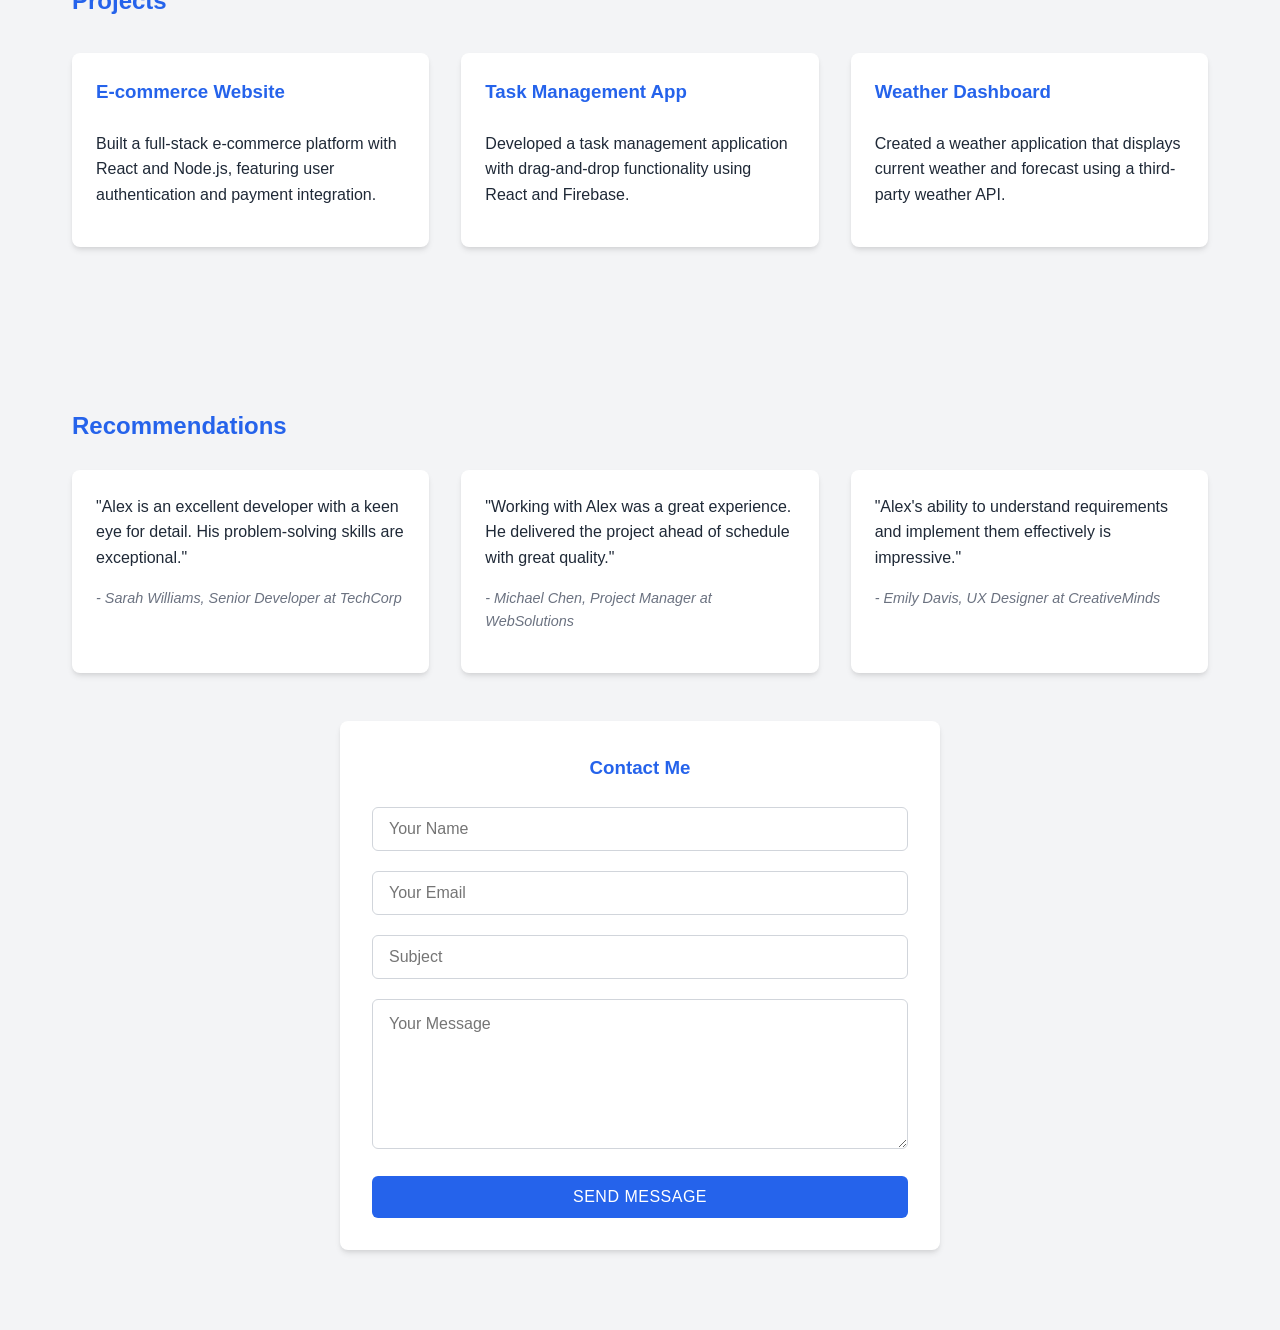
==== commit 2678fab1: "remplaced recommandation form with contact form" ====
--- a/index.html
+++ b/index.html
@@ -173,12 +173,24 @@
         </div>
       </div>
 
-      <!-- Recommendation Form -->
-      <div class="recommendation-form">
-        <h3>Leave a Recommendation</h3>
-        <input type="text" id="name" placeholder="Your Name" required />
-        <textarea id="message" placeholder="Your Recommendation" required></textarea>
-        <button type="button" id="recommend_btn" onclick="addRecommendation()">Submit</button>
+      <!-- Contact Form -->
+      <div class="contact-form">
+        <h3>Contact Me</h3>
+        <form id="contactForm" onsubmit="sendEmail(event)">
+          <div class="form-group">
+            <input type="text" id="contactName" name="name" placeholder="Your Name" required />
+          </div>
+          <div class="form-group">
+            <input type="email" id="email" name="email" placeholder="Your Email" required />
+          </div>
+          <div class="form-group">
+            <input type="text" id="subject" name="subject" placeholder="Subject" required />
+          </div>
+          <div class="form-group">
+            <textarea id="contactMessage" name="message" placeholder="Your Message" required></textarea>
+          </div>
+          <button type="submit" class="submit-btn">Send Message</button>
+        </form>
       </div>
     </section>
 
--- a/styles.css
+++ b/styles.css
@@ -132,10 +132,7 @@
   padding: 1.5rem;
   border-radius: 0.5rem;
   text-align: center;
-  transition: all 0.3s ease;
-  box-shadow: var(--shadow);
-  transform: translateY(0);
-  will-change: transform;
+  box-shadow: var(--shadow);
   display: flex;
   flex-direction: column;
   align-items: center;
@@ -144,8 +141,7 @@
 }
 
 .skill:hover {
-  transform: translateY(-10px) !important;
-  box-shadow: 0 10px 20px rgba(0, 0, 0, 0.1) !important;
+  box-shadow: 0 10px 20px rgba(0, 0, 0, 0.1);
   cursor: pointer;
 }
 
@@ -254,50 +250,73 @@
   font-size: 0.9rem;
 }
 
-/* Recommendation Form */
-.recommendation-form {
+/* Contact Form */
+.contact-form {
   max-width: 600px;
-  margin: 0 auto;
+  margin: 2rem auto 0;
   background: var(--white);
   padding: 2rem;
   border-radius: 0.5rem;
   box-shadow: var(--shadow);
 }
 
-.recommendation-form h3 {
+.contact-form h3 {
   text-align: center;
-}
-
-.recommendation-form input,
-.recommendation-form textarea {
+  margin-bottom: 1.5rem;
+  color: var(--primary-color);
+}
+
+.form-group {
+  margin-bottom: 1.25rem;
+}
+
+.contact-form input,
+.contact-form textarea {
   width: 100%;
-  padding: 0.75rem;
-  margin-bottom: 1rem;
+  padding: 0.75rem 1rem;
   border: 1px solid #d1d5db;
-  border-radius: 0.25rem;
+  border-radius: 0.375rem;
   font-size: 1rem;
-  display: block;
-}
-
-.recommendation-form textarea {
-  min-height: 120px;
+  transition: border-color 0.3s ease, box-shadow 0.3s ease;
+  font-family: inherit;
+}
+
+.contact-form input:focus,
+.contact-form textarea:focus {
+  outline: none;
+  border-color: var(--primary-color);
+  box-shadow: 0 0 0 3px rgba(37, 99, 235, 0.1);
+}
+
+.contact-form textarea {
+  min-height: 150px;
   resize: vertical;
-}
-
-#recommend_btn {
+  line-height: 1.5;
+}
+
+.submit-btn {
   background-color: var(--primary-color);
   color: white;
   padding: 0.75rem 1.5rem;
   border: none;
-  border-radius: 0.25rem;
+  border-radius: 0.375rem;
   cursor: pointer;
   font-size: 1rem;
-  transition: background-color 0.3s ease;
+  font-weight: 500;
+  transition: all 0.3s ease;
   width: 100%;
-}
-
-#recommend_btn:hover {
+  text-transform: uppercase;
+  letter-spacing: 0.5px;
+}
+
+.submit-btn:hover {
   background-color: var(--secondary-color);
+  transform: translateY(-1px);
+  box-shadow: 0 4px 6px -1px rgba(0, 0, 0, 0.1), 0 2px 4px -1px rgba(0, 0, 0, 0.06);
+}
+
+.submit-btn:active {
+  transform: translateY(0);
 }
 
 /* Home Icon */
